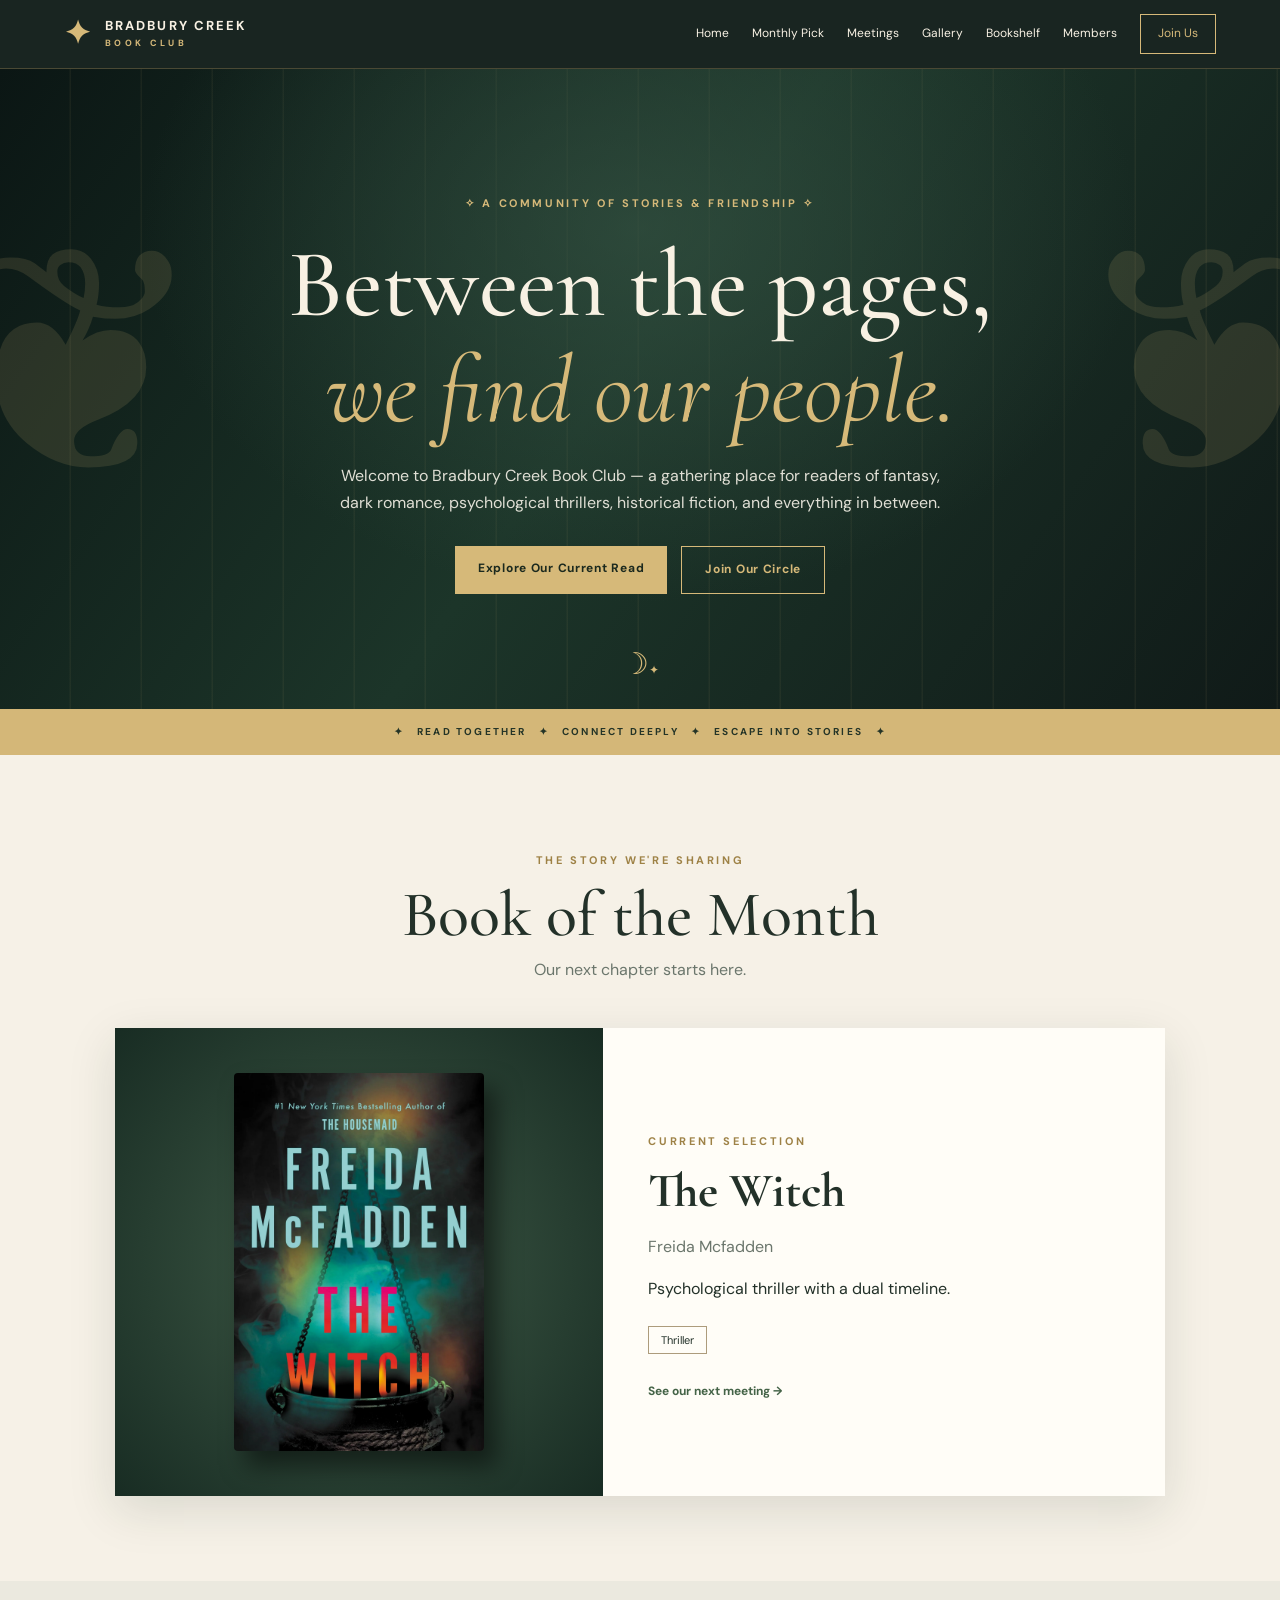
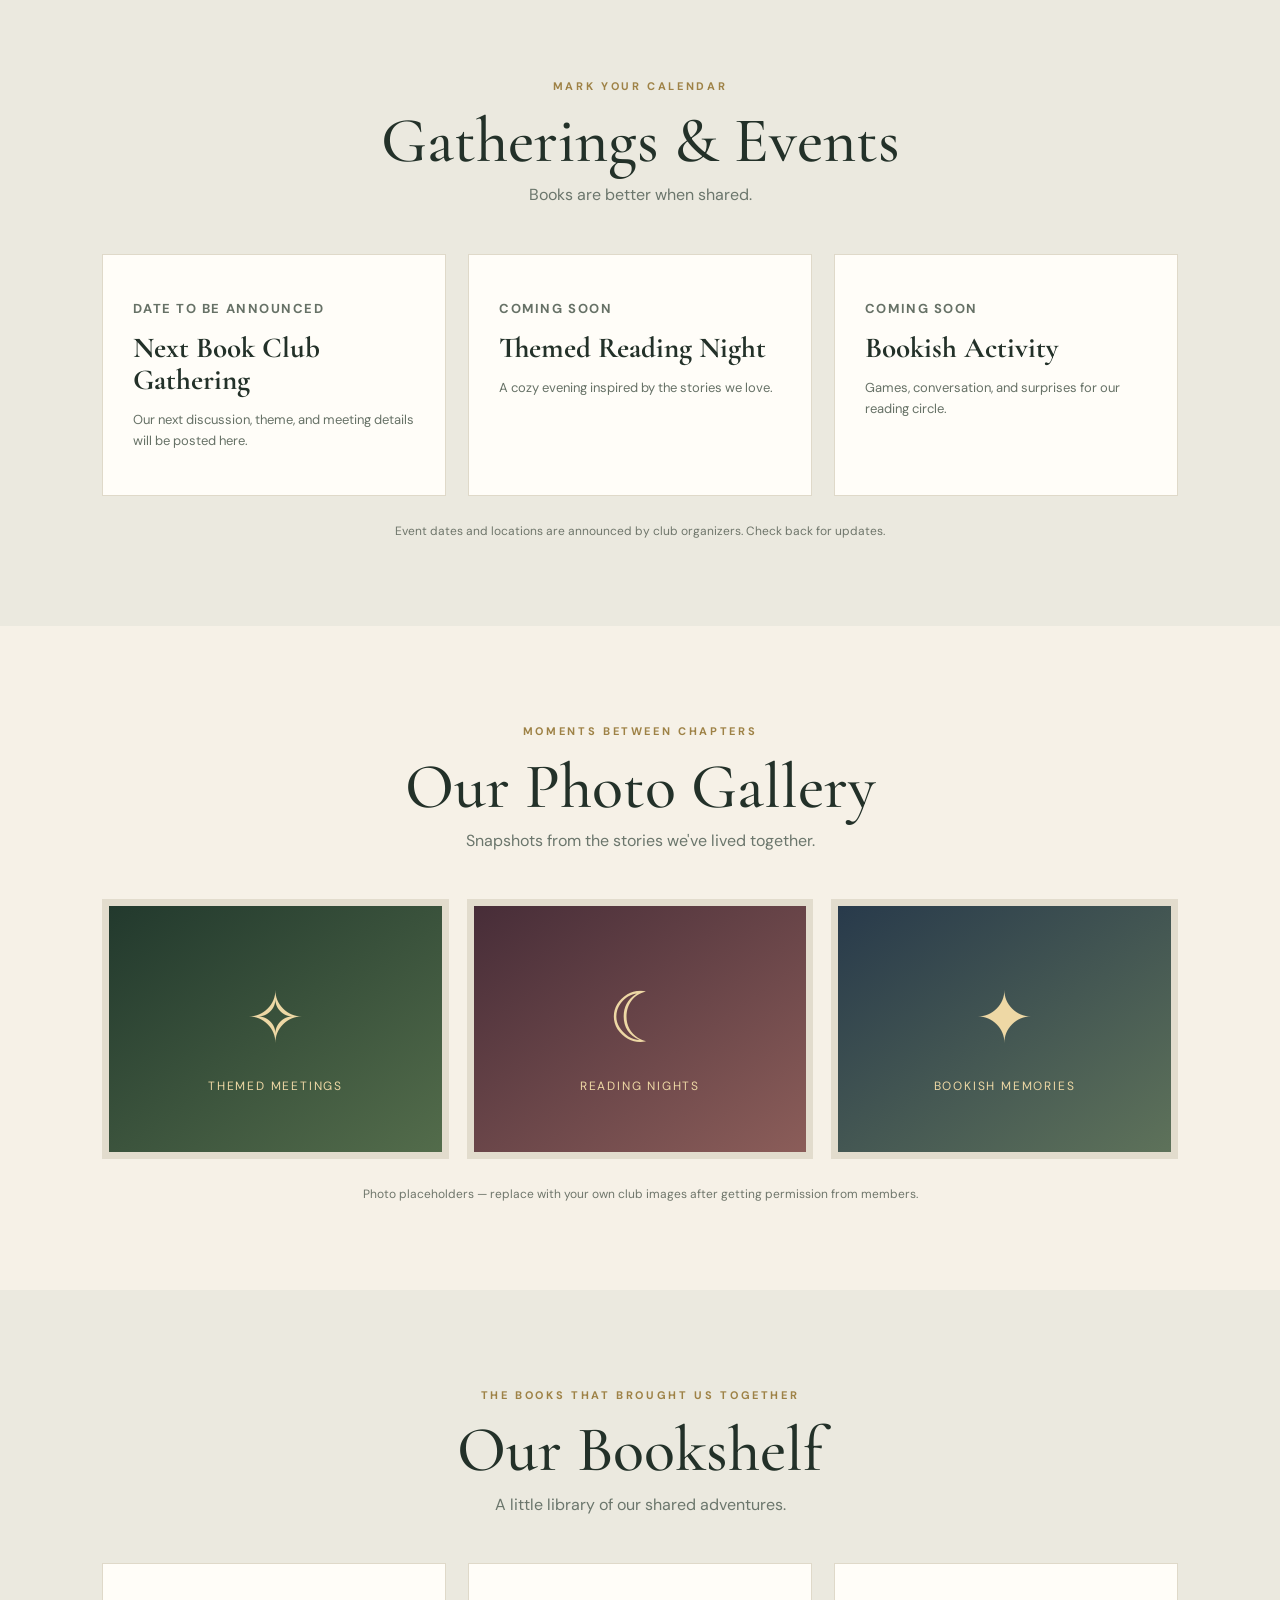
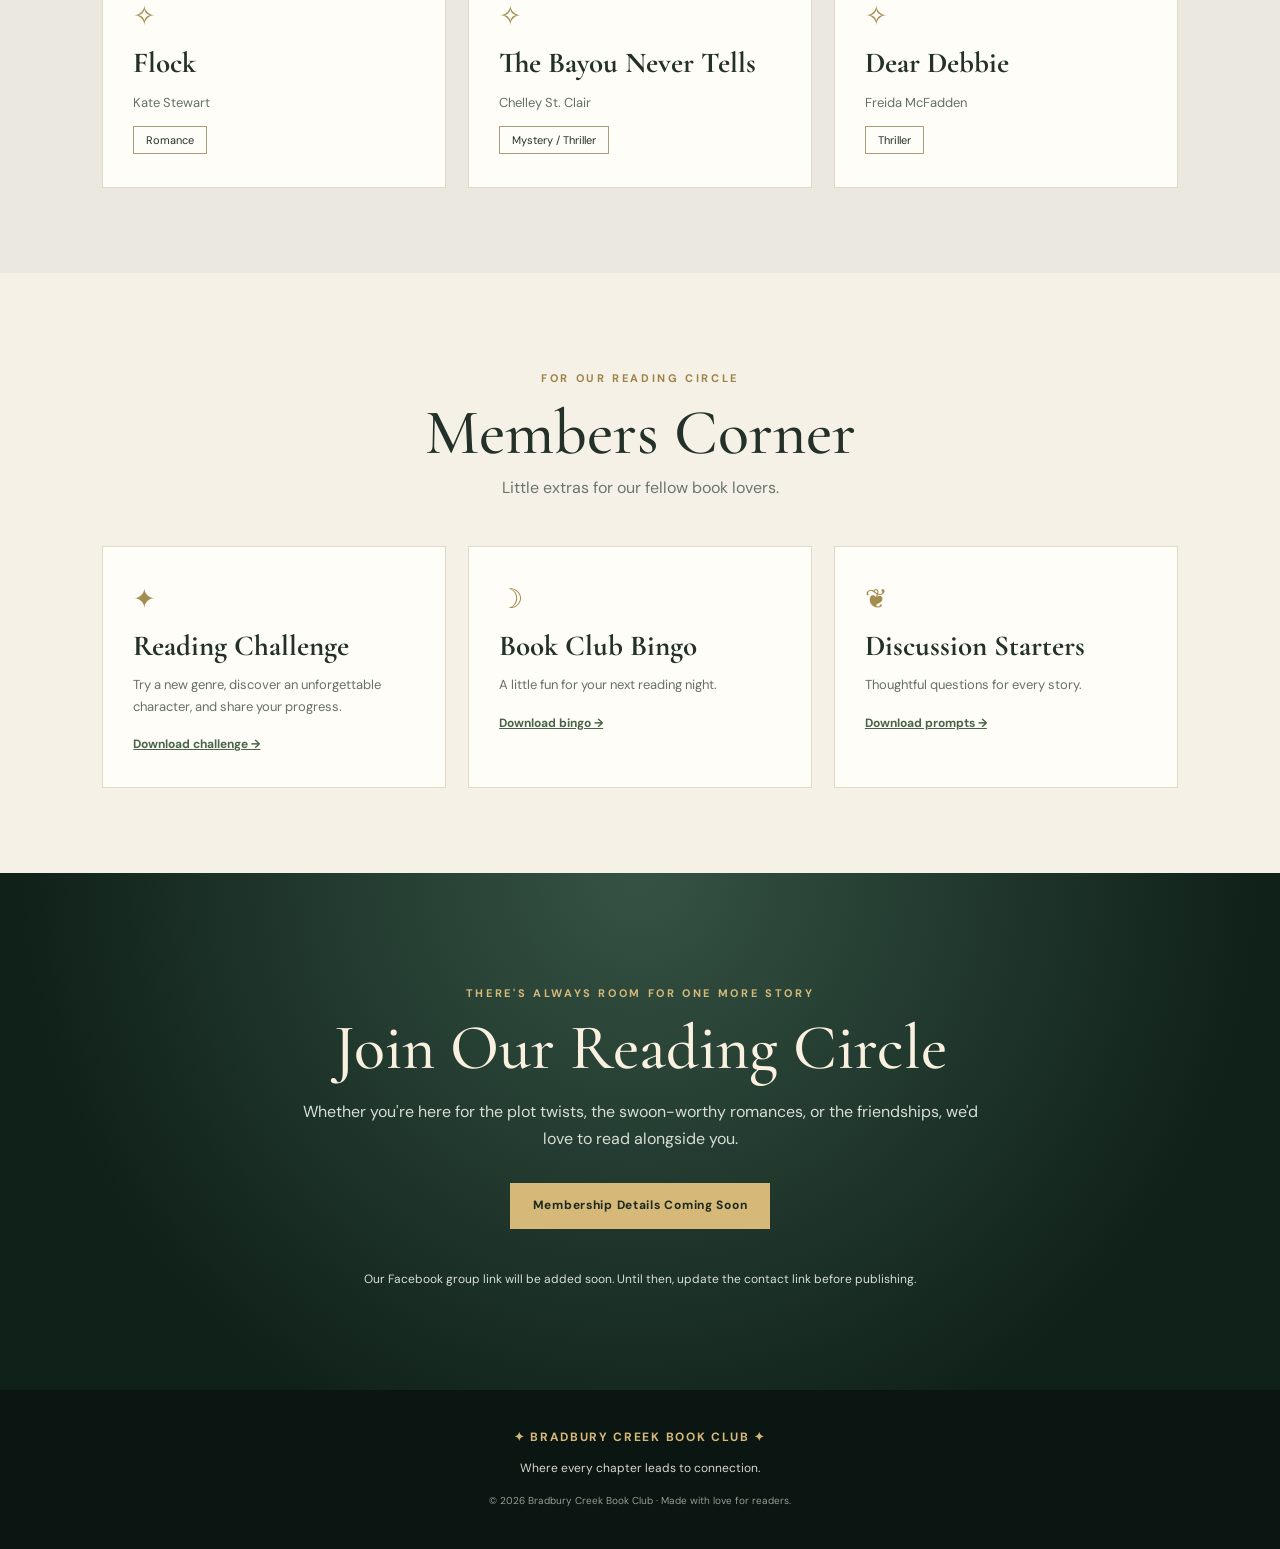
==== index.html @ 5ad5327f "Update index.html" ====
<!doctype html>
<html lang="en"><head><meta charset="utf-8"><meta name="viewport" content="width=device-width,initial-scale=1">
<meta name="theme-color" content="#101c19"><meta name="description" content="Bradbury Creek Book Club — where every chapter leads to connection.">
<title>Bradbury Creek Book Club</title><link rel="stylesheet" href="style.css"></head>
<body>
<a class="skip" href="#main">Skip to content</a>
<header class="site-header"><a class="brand" href="#home"><span class="brand-mark">✦</span><span>BRADBURY CREEK <small>BOOK CLUB</small></span></a>
<button class="menu-toggle" aria-label="Toggle navigation" aria-expanded="false" aria-controls="nav">☰</button>
<nav id="nav" aria-label="Main navigation"><a href="#home">Home</a><a href="#book">Monthly Pick</a><a href="#meetings">Meetings</a><a href="#gallery">Gallery</a><a href="#bookshelf">Bookshelf</a><a href="#members">Members</a><a class="nav-join" href="#join">Join Us</a></nav></header>
<main id="main">
<section class="hero" id="home"><div class="hero-inner"><p class="eyebrow">✧ A COMMUNITY OF STORIES & FRIENDSHIP ✧</p><h1>Between the pages,<br><em>we find our people.</em></h1><p>Welcome to Bradbury Creek Book Club — a gathering place for readers of fantasy, dark romance, psychological thrillers, historical fiction, and everything in between.</p><div class="hero-actions"><a class="btn gold" href="#book">Explore Our Current Read</a><a class="btn outline" href="#join">Join Our Circle</a></div></div><div class="hero-ornament" aria-hidden="true">☽<span>✦</span></div></section>
<div class="ribbon">✦ &nbsp; READ TOGETHER &nbsp; ✦ &nbsp; CONNECT DEEPLY &nbsp; ✦ &nbsp; ESCAPE INTO STORIES &nbsp; ✦</div>
<section class="section" id="book"><div class="section-head"><p class="eyebrow">THE STORY WE'RE SHARING</p><h2>Book of the Month</h2><p>Our next chapter starts here.</p></div><div class="feature-card"><div class="book-art" aria-label="Decorative placeholder book cover"><img
  src="assets/9781464249648_p0.webp"
  alt="The Witch by Freida McFadden book cover"
  class="monthly-book-cover"></div><div class="feature-text"><p class="eyebrow">CURRENT SELECTION</p><h3 id="current-title">Coming Soon</h3><p id="current-author" class="muted">Our next read will be announced soon.</p><p id="current-description">Check back for our latest book selection, discussion prompts, and reading inspiration.</p><div class="tag-row"><span id="current-genre" class="tag">Book Club Pick</span></div><a class="text-link" href="#meetings">See our next meeting →</a></div></div></section>
<section class="section alt" id="meetings"><div class="section-head"><p class="eyebrow">MARK YOUR CALENDAR</p><h2>Gatherings & Events</h2><p>Books are better when shared.</p></div><div id="event-list" class="cards three"></div><p class="small-note">Event dates and locations are announced by club organizers. Check back for updates.</p></section>
<section class="section" id="gallery"><div class="section-head"><p class="eyebrow">MOMENTS BETWEEN CHAPTERS</p><h2>Our Photo Gallery</h2><p>Snapshots from the stories we've lived together.</p></div><div class="gallery-grid"><div class="gallery-tile tile-one"><span>✧<small>Themed Meetings</small></span></div><div class="gallery-tile tile-two"><span>☾<small>Reading Nights</small></span></div><div class="gallery-tile tile-three"><span>✦<small>Bookish Memories</small></span></div></div><p class="small-note">Photo placeholders — replace with your own club images after getting permission from members.</p></section>
<section class="section alt" id="bookshelf"><div class="section-head"><p class="eyebrow">THE BOOKS THAT BROUGHT US TOGETHER</p><h2>Our Bookshelf</h2><p>A little library of our shared adventures.</p></div><div id="shelf-list" class="cards three"></div></section>
<section class="section" id="members"><div class="section-head"><p class="eyebrow">FOR OUR READING CIRCLE</p><h2>Members Corner</h2><p>Little extras for our fellow book lovers.</p></div><div class="cards three"><article class="mini-card"><div class="mini-icon">✦</div><h3>Reading Challenge</h3><p>Try a new genre, discover an unforgettable character, and share your progress.</p><a href="assets/reading-challenge.pdf" download>Download challenge →</a></article><article class="mini-card"><div class="mini-icon">☽</div><h3>Book Club Bingo</h3><p>A little fun for your next reading night.</p><a href="assets/book-bingo.pdf" download>Download bingo →</a></article><article class="mini-card"><div class="mini-icon">❦</div><h3>Discussion Starters</h3><p>Thoughtful questions for every story.</p><a href="assets/discussion-prompts.pdf" download>Download prompts →</a></article></div></section>
<section class="join-section" id="join"><div class="join-inner"><p class="eyebrow">THERE'S ALWAYS ROOM FOR ONE MORE STORY</p><h2>Join Our Reading Circle</h2><p>Whether you're here for the plot twists, the swoon-worthy romances, or the friendships, we'd love to read alongside you.</p><a class="btn gold" id="facebook-link" href="mailto:YOUR_EMAIL@example.com?subject=Bradbury%20Creek%20Book%20Club%20Membership">Ask to Join</a><p class="small-note">Our Facebook group link will be added soon. Until then, update the contact link before publishing.</p></div></section>
</main><footer><div class="footer-brand">✦ BRADBURY CREEK BOOK CLUB ✦</div><p>Where every chapter leads to connection.</p><small>© <span id="year"></span> Bradbury Creek Book Club · Made with love for readers.</small></footer>
<script src="site.js"></script></body></html>
---- style.css ----
@import url('https://fonts.googleapis.com/css2?family=Cormorant+Garamond:wght@400;500;600;700&family=DM+Sans:wght@400;500;600;700&display=swap');
:root{--dark:#101d19;--deep:#172921;--green:#274538;--gold:#d6b979;--cream:#f6f1e7;--ink:#233129;--muted:#6b766c}*{box-sizing:border-box}html{scroll-behavior:smooth;scroll-padding-top:80px}body{margin:0;background:var(--cream);color:var(--ink);font-family:'DM Sans',sans-serif;line-height:1.65}a{color:inherit}button{font:inherit}.skip{position:absolute;left:-9999px}.skip:focus{left:12px;top:12px;background:white;padding:8px;z-index:99}.site-header{position:sticky;top:0;z-index:20;background:#101d19f5;color:#f8f1e3;display:flex;align-items:center;justify-content:space-between;padding:13px max(24px,5vw);border-bottom:1px solid #ad945b55}.brand{display:flex;align-items:center;gap:12px;text-decoration:none;letter-spacing:.16em;font-size:13px;font-weight:700;line-height:1.3}.brand small{display:block;letter-spacing:.37em;font-size:9px;color:var(--gold);margin-top:4px}.brand-mark{font-size:32px;color:var(--gold)}nav{display:flex;align-items:center;gap:23px}nav a{font-size:12px;text-decoration:none;white-space:nowrap}nav a:hover,.text-link:hover{color:var(--gold)}.nav-join{border:1px solid var(--gold);padding:9px 17px;color:var(--gold)}.menu-toggle{display:none;background:none;border:1px solid #aa956e;color:white;padding:6px 12px;font-size:22px}.hero{min-height:640px;display:flex;align-items:center;justify-content:center;text-align:center;padding:95px 24px;position:relative;overflow:hidden;color:#f8f1e3;background:radial-gradient(ellipse at 50% 25%,#365444a6,transparent 55%),repeating-linear-gradient(90deg,transparent 0 69px,#c2a66d12 70px 71px),linear-gradient(125deg,#0b1614,#1c3529 48%,#101a18)}.hero:before,.hero:after{content:'❦';position:absolute;color:#d6b97922;font-size:320px;top:5%}.hero:before{left:-60px}.hero:after{right:-60px;transform:scaleX(-1)}.hero-inner{position:relative;z-index:1;max-width:770px}.eyebrow{font-size:11px;letter-spacing:.24em;font-weight:700;color:#9e8246;text-transform:uppercase}.hero .eyebrow,.join-section .eyebrow{color:var(--gold)}h1,h2,h3{font-family:'Cormorant Garamond',serif;line-height:1.1}h1{font-size:clamp(55px,7.5vw,98px);font-weight:500;margin:20px 0}h1 em{font-weight:400;color:var(--gold)}.hero-inner>p:not(.eyebrow){max-width:610px;margin:0 auto 30px;color:#e0dfd5}.hero-actions{display:flex;justify-content:center;gap:14px;flex-wrap:wrap}.btn{display:inline-block;text-decoration:none;padding:13px 23px;font-size:12px;font-weight:700;letter-spacing:.06em}.gold{background:var(--gold);color:#1b291e}.outline{border:1px solid var(--gold);color:var(--gold)}.btn:hover{filter:brightness(1.1)}.hero-ornament{position:absolute;bottom:20px;font-size:30px;color:var(--gold)}.hero-ornament span{font-size:12px}.ribbon{background:#d4b778;color:#243427;text-align:center;font-size:10px;letter-spacing:.22em;padding:15px 10px;font-weight:700}.section{padding:85px max(24px,8vw)}.section.alt{background:#ebe9df}.section-head{text-align:center;margin-bottom:45px}.section-head h2,.join-inner h2{font-size:clamp(43px,5vw,65px);font-weight:500;margin:6px 0}.section-head>p:last-child{color:var(--muted);margin:0}.feature-card{max-width:1050px;margin:auto;display:grid;grid-template-columns:1fr 1.15fr;background:#fffdf7;box-shadow:0 14px 45px #1b2c2020}.book-art{min-height:390px;background:radial-gradient(circle,#405c48,#182c23);display:grid;place-items:center;padding:45px}.book-cover{width:210px;height:290px;background:linear-gradient(145deg,#5e2839,#2a1826);border:2px solid #c1a46c;box-shadow:12px 15px 0 #0a151299,0 20px 35px #0008;color:#e6c990;display:flex;flex-direction:column;align-items:center;justify-content:space-around;text-align:center;padding:25px;font-family:'Cormorant Garamond',serif}.book-cover strong{font-size:27px;line-height:1.2}.book-cover span{font-size:35px}.book-cover small{letter-spacing:.2em;font-size:10px}.feature-text{padding:55px 45px;align-self:center}.feature-text h3{font-size:48px;margin:15px 0}.muted{color:var(--muted)}.tag-row{margin:24px 0}.tag{border:1px solid #ad9c7c;padding:6px 12px;font-size:11px}.text-link{color:#446347;font-weight:700;font-size:12px;text-decoration:none}.cards{max-width:1120px;margin:auto;display:grid;gap:22px}.three{grid-template-columns:repeat(3,1fr)}.mini-card{background:#fffdf8;border:1px solid #dfd9c9;padding:30px;min-height:225px}.mini-card h3{font-size:29px;margin:8px 0}.mini-card p{font-size:13px;color:#667166}.mini-card a{color:#496449;font-size:12px;font-weight:700}.mini-icon{font-size:27px;color:#a58c50}.event-date{font-size:11px;letter-spacing:.12em;font-weight:700;color:#7b6a44}.gallery-grid{max-width:1120px;margin:auto;display:grid;grid-template-columns:repeat(3,1fr);gap:18px}.gallery-tile{min-height:260px;display:grid;place-items:center;text-align:center;color:#eed8a5;background:linear-gradient(145deg,#22392d,#536c4b);border:7px solid #e2dccd}.tile-two{background:linear-gradient(145deg,#472d38,#8b5d59)}.tile-three{background:linear-gradient(145deg,#283a4b,#5e725a)}.gallery-tile span{font-family:'Cormorant Garamond',serif;font-size:70px}.gallery-tile small{display:block;font-family:'DM Sans',sans-serif;font-size:12px;letter-spacing:.15em;text-transform:uppercase}.small-note{text-align:center;color:#6f766b;font-size:12px;margin:26px auto 0}.join-section{padding:100px 24px;text-align:center;background:radial-gradient(circle at 50% 0,#355344,#10211a 75%);color:#f9f0e0}.join-inner{max-width:680px;margin:auto}.join-inner p:not(.eyebrow){color:#d8ded4}.join-inner .btn{margin:15px 0}.join-inner .small-note{color:#b6c2b8}footer{background:#0b1613;color:#d5d8cc;text-align:center;padding:38px 20px;font-size:12px}footer .footer-brand{color:var(--gold);letter-spacing:.14em;font-weight:700}footer small{color:#929f91}@media(max-width:950px){nav{gap:11px}nav a{font-size:10px}.brand{font-size:11px}}@media(max-width:760px){.site-header{flex-wrap:wrap}.menu-toggle{display:block}nav{display:none;width:100%;flex-direction:column;align-items:stretch;gap:0;padding:12px 0}nav.open{display:flex}nav a{padding:11px;font-size:13px}.nav-join{margin-top:8px;text-align:center}.hero{min-height:590px}.hero:before,.hero:after{font-size:160px}.section{padding:65px 20px}.feature-card{grid-template-columns:1fr}.book-art{min-height:330px}.feature-text{padding:32px 26px}.three,.gallery-grid{grid-template-columns:1fr}.gallery-tile{min-height:190px}.ribbon{font-size:8px;letter-spacing:.1em}}@media(prefers-reduced-motion:reduce){html{scroll-behavior:auto}}
.monthly-book-cover {
  width: 100%;
  max-width: 250px;
  height: auto;
  display: block;
  margin: 0 auto;
  border-radius: 4px;
  box-shadow: 12px 15px 25px rgba(0, 0, 0, 0.5);
}
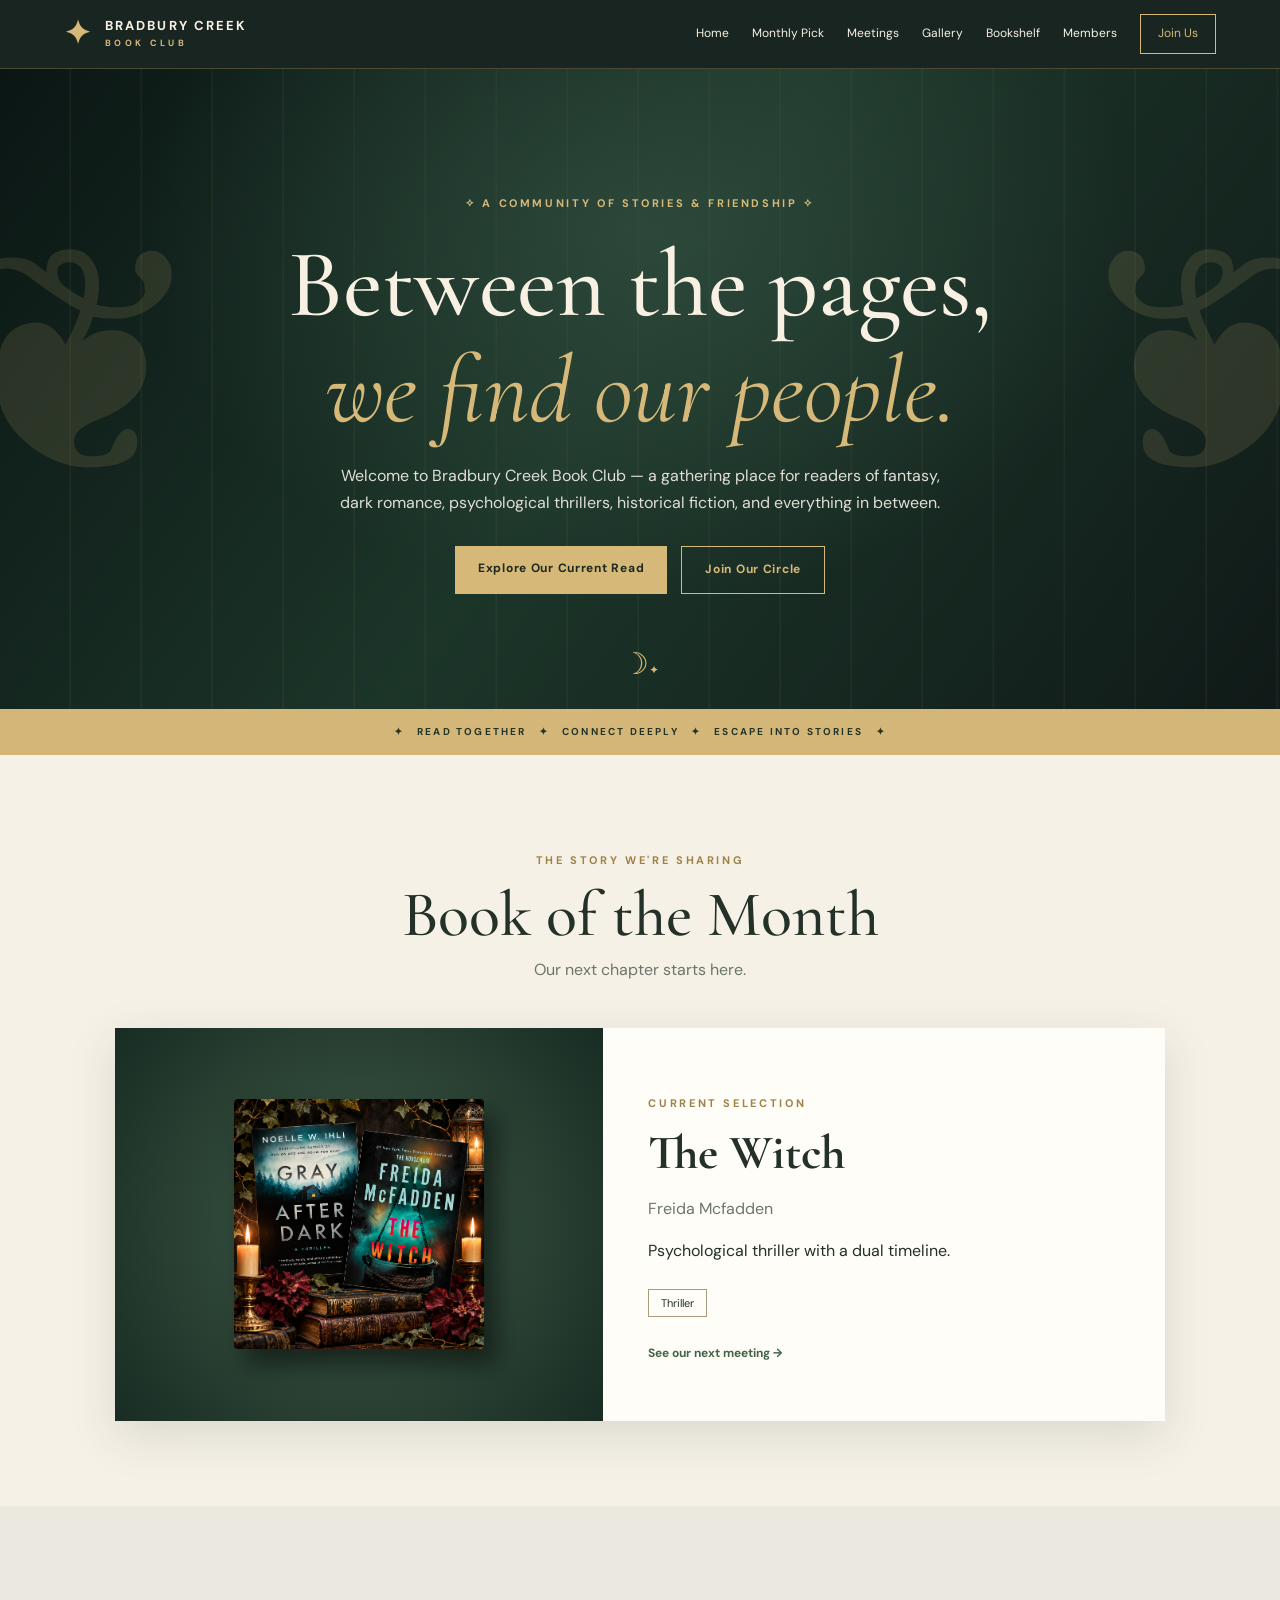
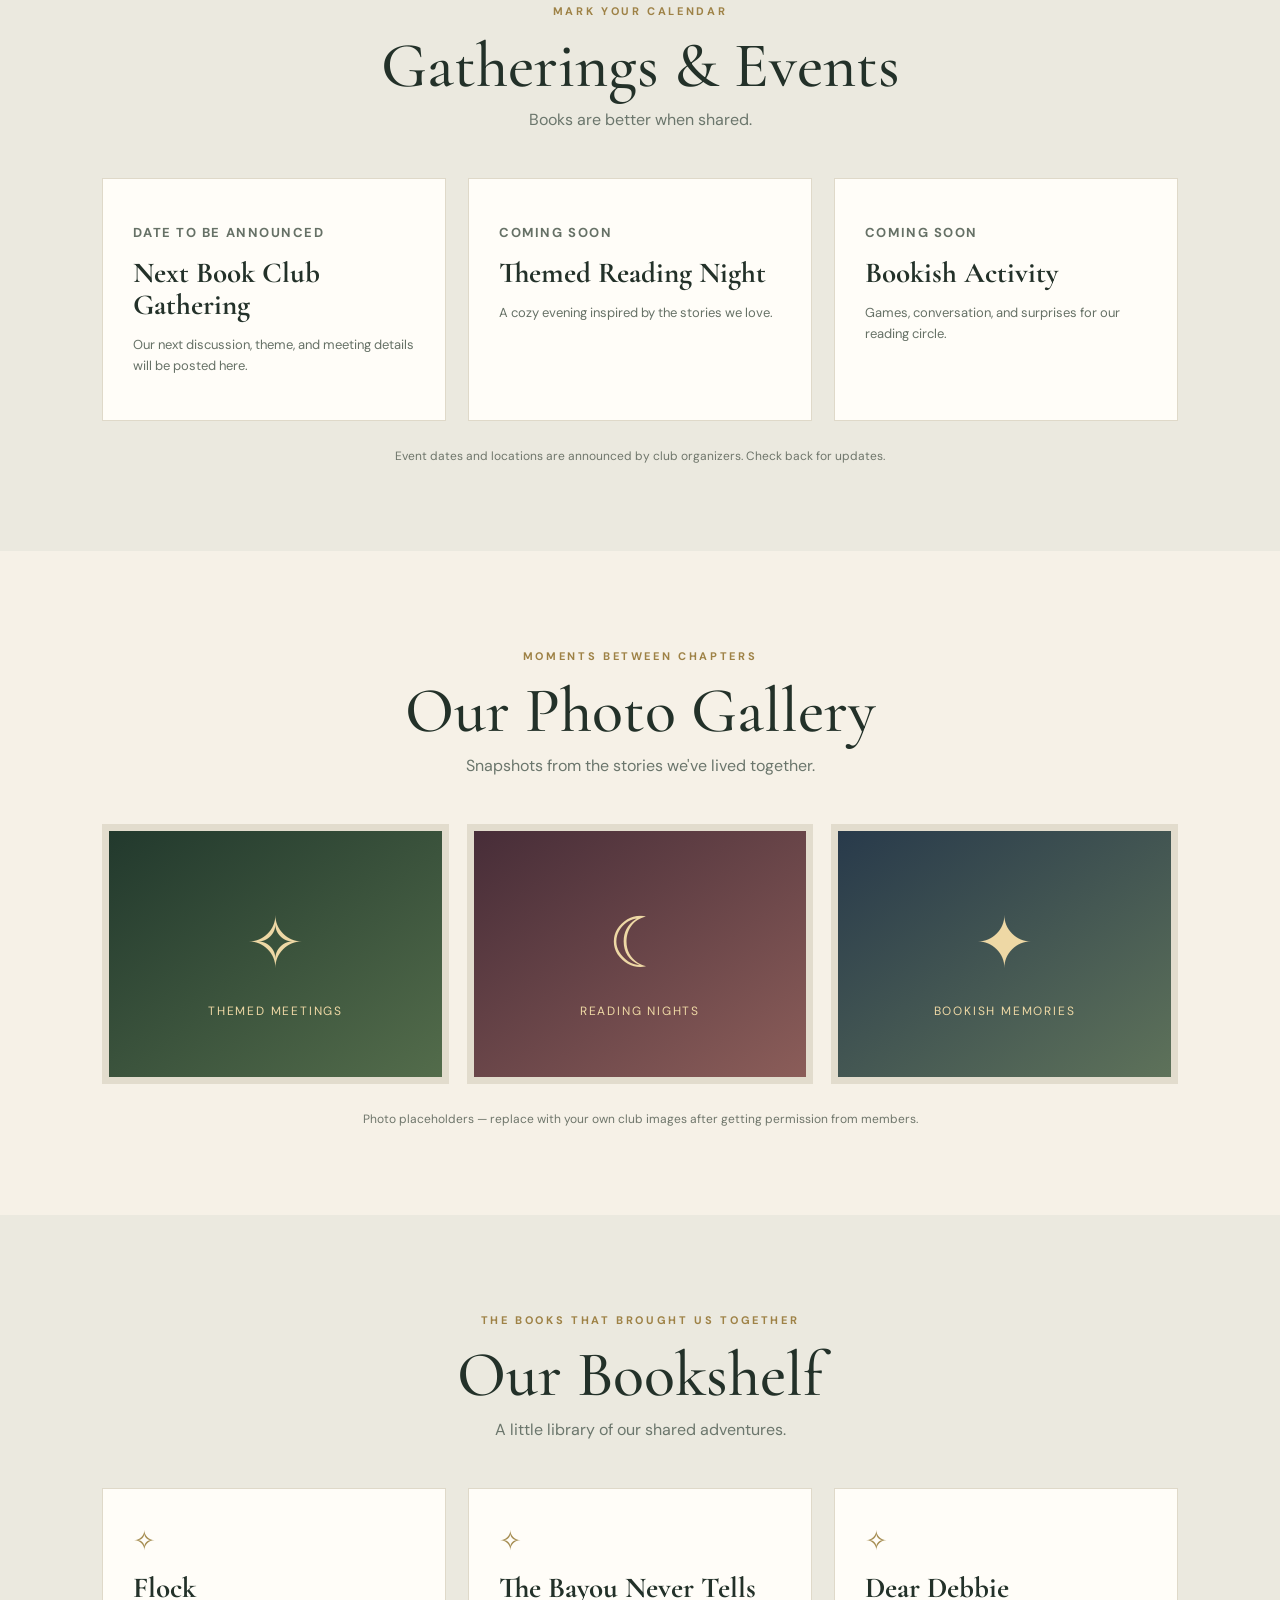
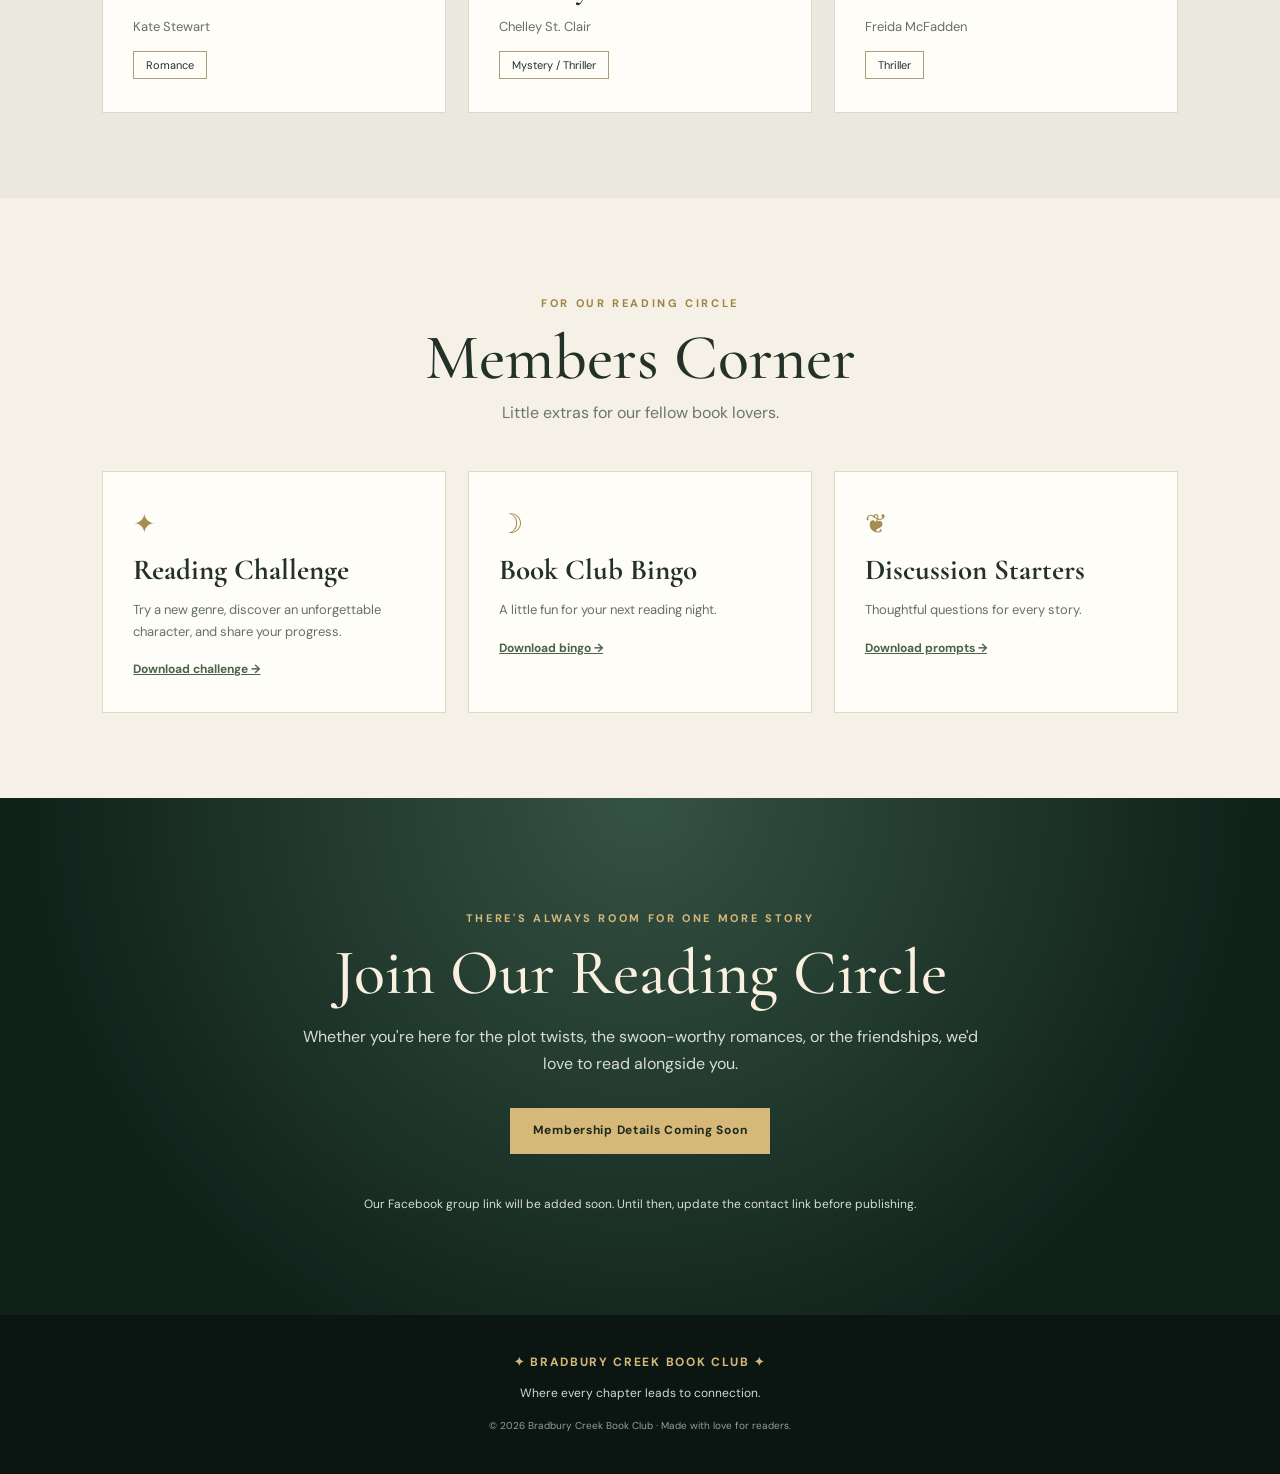
==== commit 649b76b5: "Update index.html" ====
--- a/index.html
+++ b/index.html
@@ -11,7 +11,7 @@
 <section class="hero" id="home"><div class="hero-inner"><p class="eyebrow">✧ A COMMUNITY OF STORIES & FRIENDSHIP ✧</p><h1>Between the pages,<br><em>we find our people.</em></h1><p>Welcome to Bradbury Creek Book Club — a gathering place for readers of fantasy, dark romance, psychological thrillers, historical fiction, and everything in between.</p><div class="hero-actions"><a class="btn gold" href="#book">Explore Our Current Read</a><a class="btn outline" href="#join">Join Our Circle</a></div></div><div class="hero-ornament" aria-hidden="true">☽<span>✦</span></div></section>
 <div class="ribbon">✦ &nbsp; READ TOGETHER &nbsp; ✦ &nbsp; CONNECT DEEPLY &nbsp; ✦ &nbsp; ESCAPE INTO STORIES &nbsp; ✦</div>
 <section class="section" id="book"><div class="section-head"><p class="eyebrow">THE STORY WE'RE SHARING</p><h2>Book of the Month</h2><p>Our next chapter starts here.</p></div><div class="feature-card"><div class="book-art" aria-label="Decorative placeholder book cover"><img
-  src="assets/9781464249648_p0.webp"
+  src="assets/4daa219c-6bc4-454d-84c1-9d6113e6043b.png"
   alt="The Witch by Freida McFadden book cover"
   class="monthly-book-cover"></div><div class="feature-text"><p class="eyebrow">CURRENT SELECTION</p><h3 id="current-title">Coming Soon</h3><p id="current-author" class="muted">Our next read will be announced soon.</p><p id="current-description">Check back for our latest book selection, discussion prompts, and reading inspiration.</p><div class="tag-row"><span id="current-genre" class="tag">Book Club Pick</span></div><a class="text-link" href="#meetings">See our next meeting →</a></div></div></section>
 <section class="section alt" id="meetings"><div class="section-head"><p class="eyebrow">MARK YOUR CALENDAR</p><h2>Gatherings & Events</h2><p>Books are better when shared.</p></div><div id="event-list" class="cards three"></div><p class="small-note">Event dates and locations are announced by club organizers. Check back for updates.</p></section>
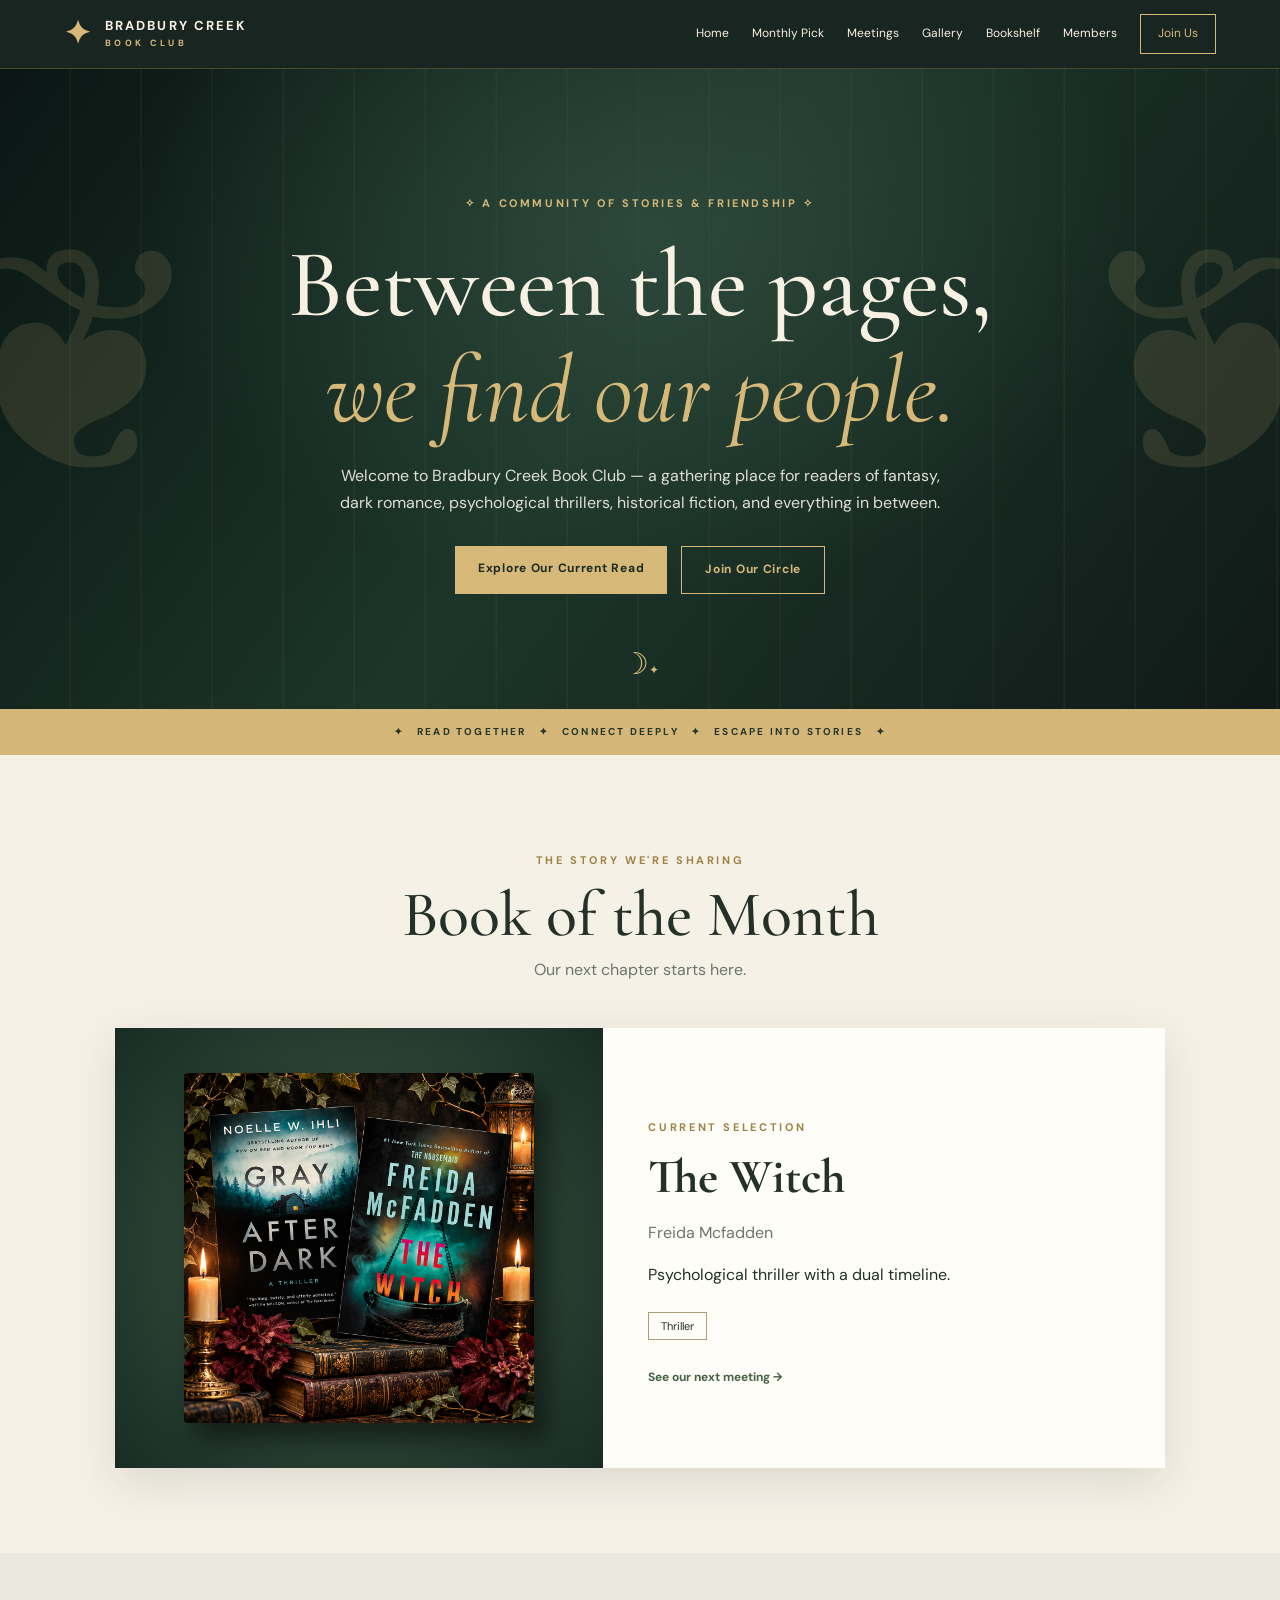
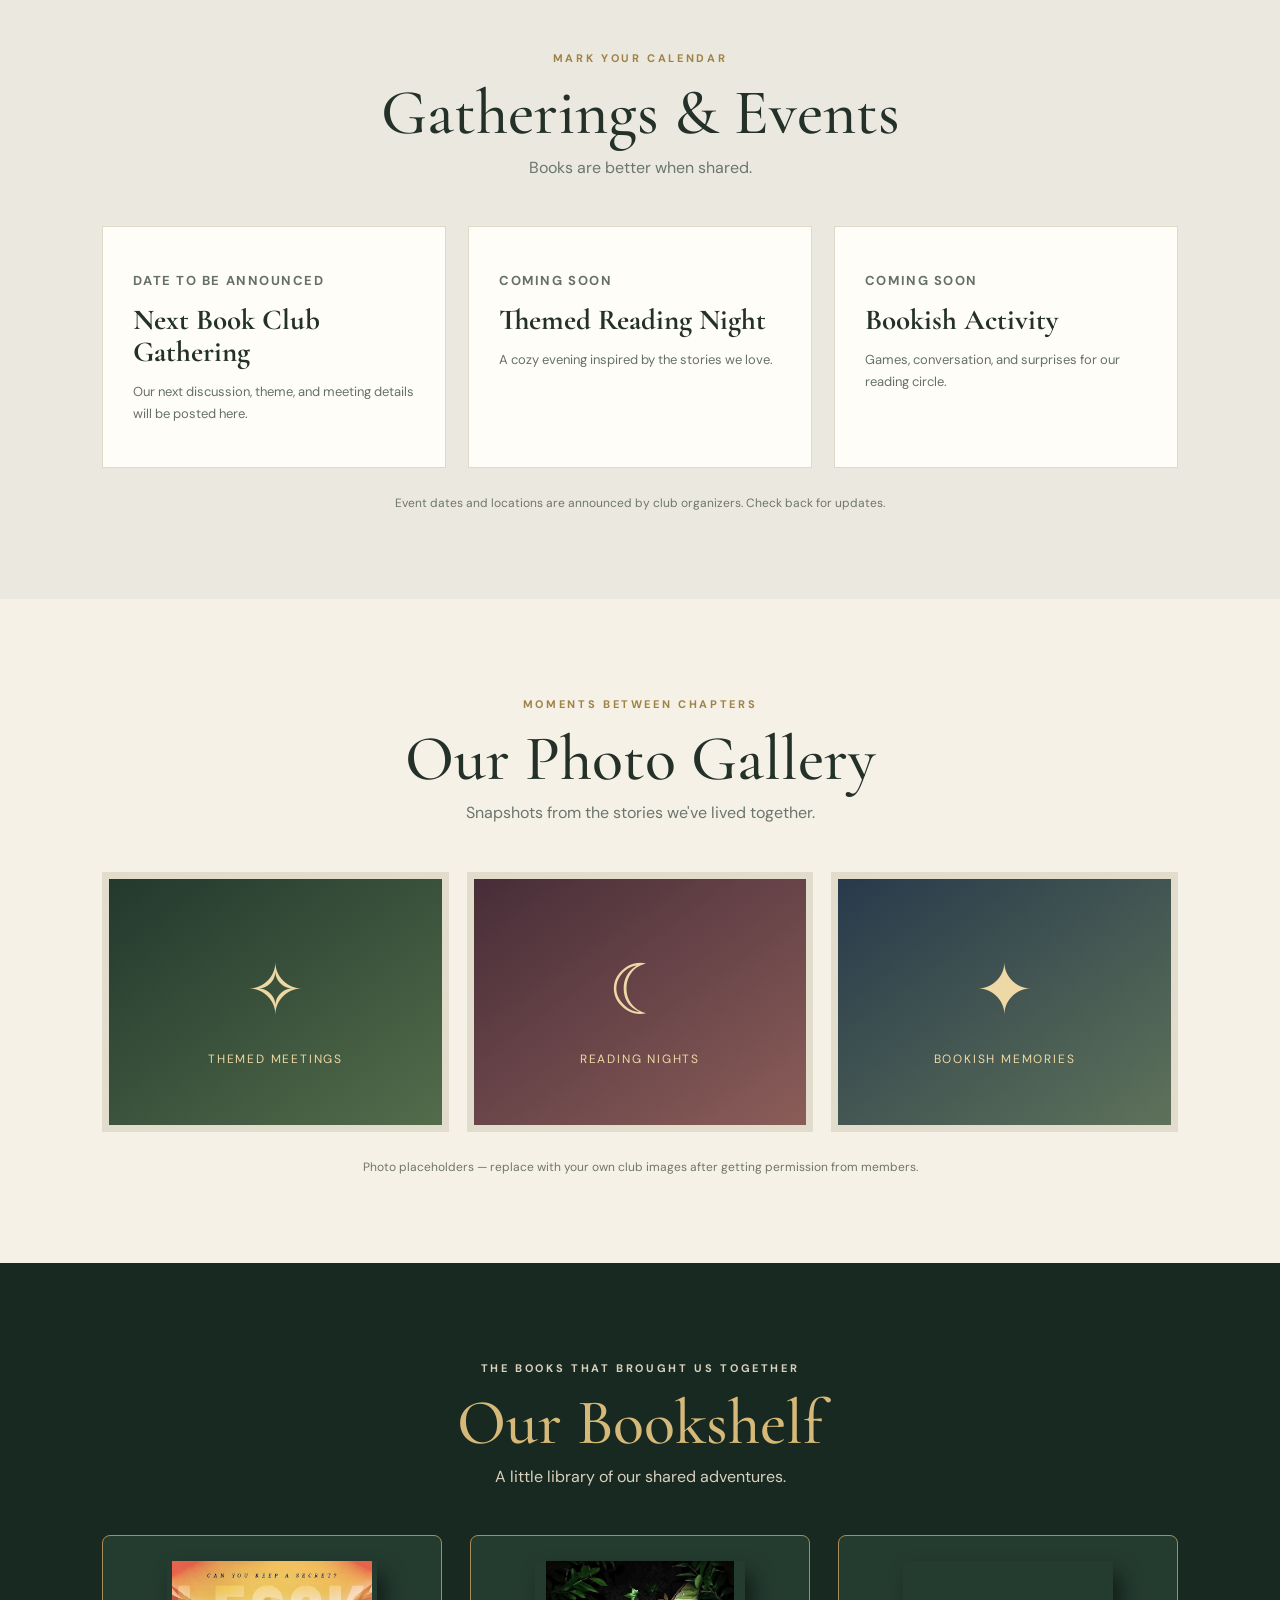
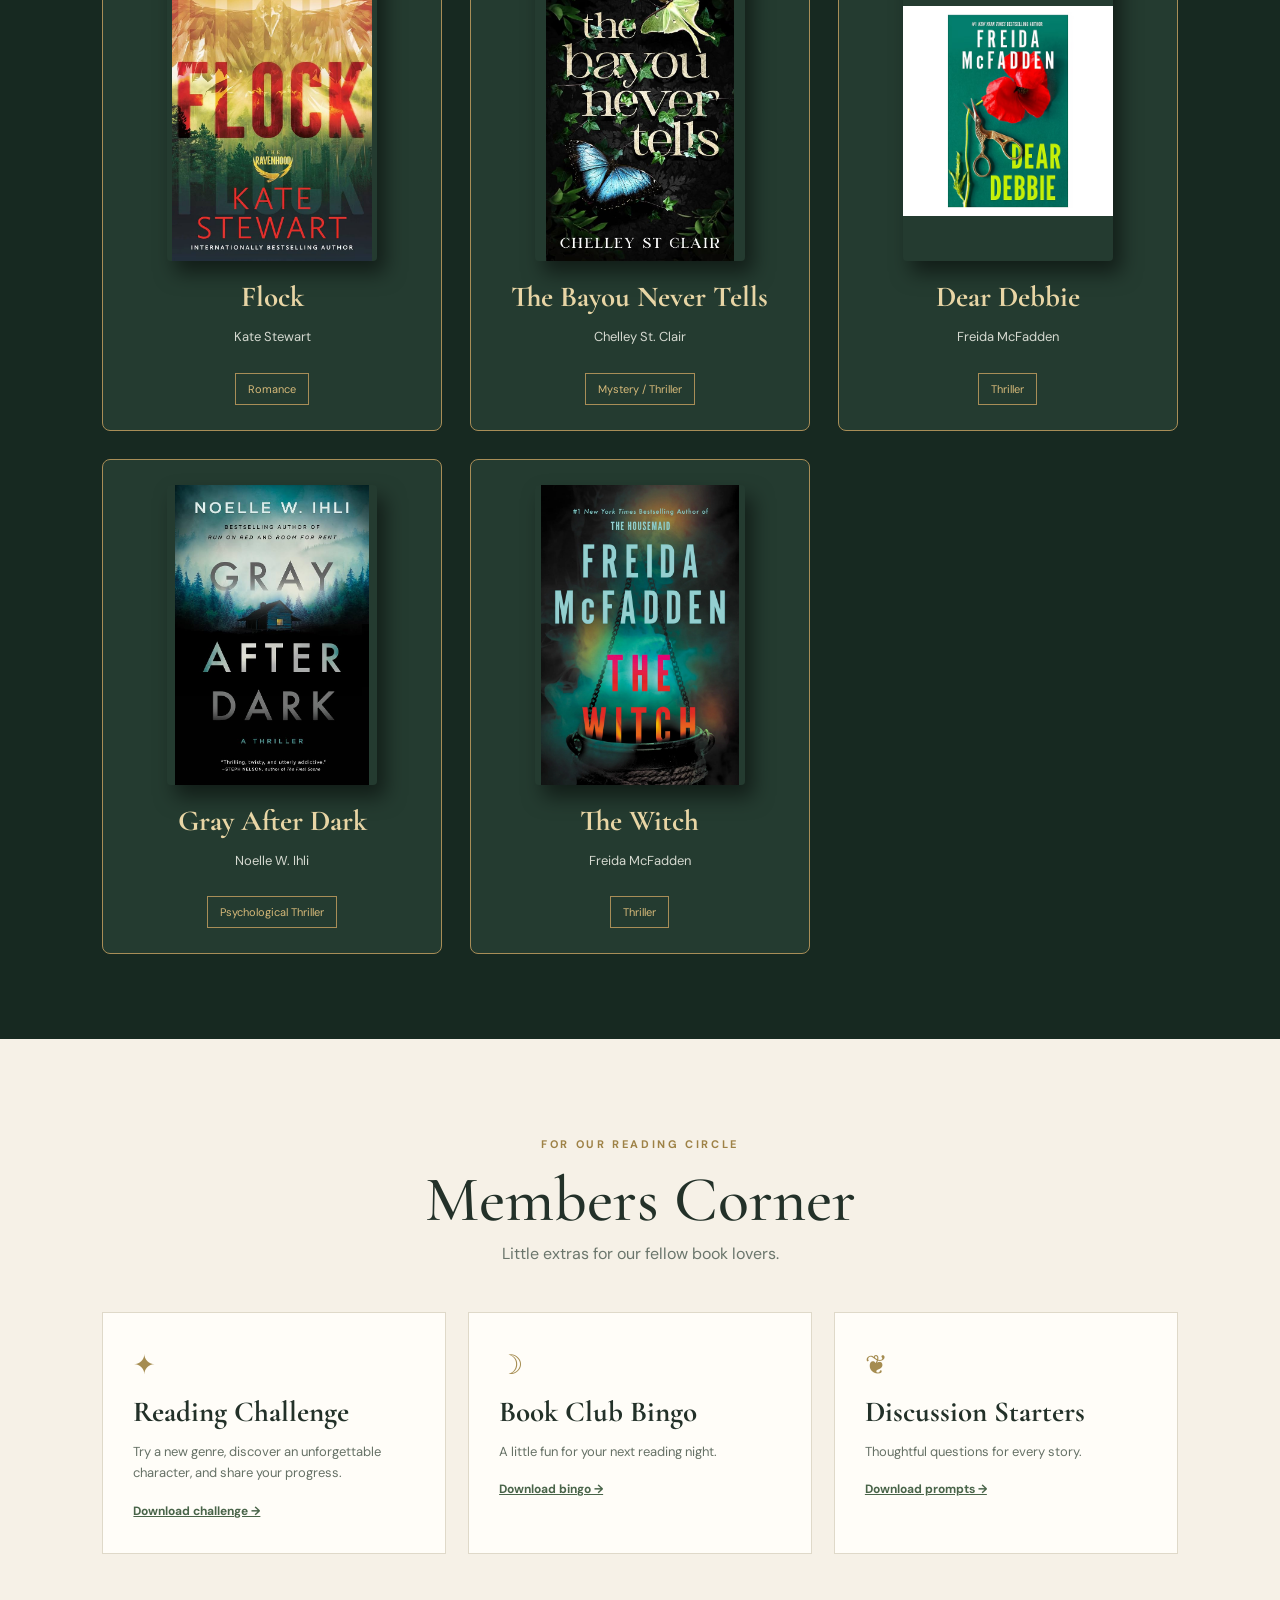
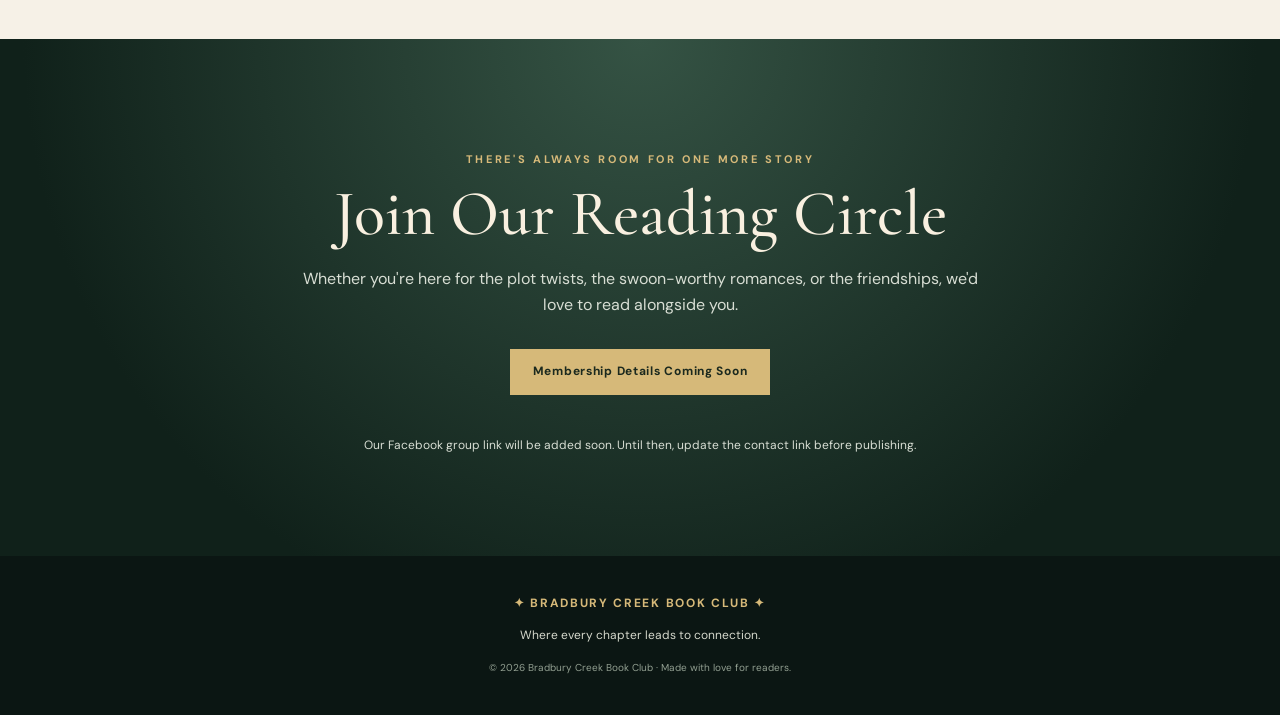
==== commit 4bc05794: "Update index.html" ====
--- a/index.html
+++ b/index.html
@@ -6,7 +6,7 @@
 <a class="skip" href="#main">Skip to content</a>
 <header class="site-header"><a class="brand" href="#home"><span class="brand-mark">✦</span><span>BRADBURY CREEK <small>BOOK CLUB</small></span></a>
 <button class="menu-toggle" aria-label="Toggle navigation" aria-expanded="false" aria-controls="nav">☰</button>
-<nav id="nav" aria-label="Main navigation"><a href="#home">Home</a><a href="#book">Monthly Pick</a><a href="#meetings">Meetings</a><a href="#gallery">Gallery</a><a href="#bookshelf">Bookshelf</a><a href="#members">Members</a><a class="nav-join" href="#join">Join Us</a></nav></header>
+<nav id="nav" aria-label="Main navigation"><a href="#home">Home</a><a href="#book">Monthly Pick</a><a href="#meetings">Meetings</a><a href="#gallery">Gallery</a><a href="/bookshelf.html">Bookshelf</a><a href="#members">Members</a><a class="nav-join" href="#join">Join Us</a></nav></header>
 <main id="main">
 <section class="hero" id="home"><div class="hero-inner"><p class="eyebrow">✧ A COMMUNITY OF STORIES & FRIENDSHIP ✧</p><h1>Between the pages,<br><em>we find our people.</em></h1><p>Welcome to Bradbury Creek Book Club — a gathering place for readers of fantasy, dark romance, psychological thrillers, historical fiction, and everything in between.</p><div class="hero-actions"><a class="btn gold" href="#book">Explore Our Current Read</a><a class="btn outline" href="#join">Join Our Circle</a></div></div><div class="hero-ornament" aria-hidden="true">☽<span>✦</span></div></section>
 <div class="ribbon">✦ &nbsp; READ TOGETHER &nbsp; ✦ &nbsp; CONNECT DEEPLY &nbsp; ✦ &nbsp; ESCAPE INTO STORIES &nbsp; ✦</div>
--- a/style.css
+++ b/style.css
@@ -2,10 +2,97 @@
 :root{--dark:#101d19;--deep:#172921;--green:#274538;--gold:#d6b979;--cream:#f6f1e7;--ink:#233129;--muted:#6b766c}*{box-sizing:border-box}html{scroll-behavior:smooth;scroll-padding-top:80px}body{margin:0;background:var(--cream);color:var(--ink);font-family:'DM Sans',sans-serif;line-height:1.65}a{color:inherit}button{font:inherit}.skip{position:absolute;left:-9999px}.skip:focus{left:12px;top:12px;background:white;padding:8px;z-index:99}.site-header{position:sticky;top:0;z-index:20;background:#101d19f5;color:#f8f1e3;display:flex;align-items:center;justify-content:space-between;padding:13px max(24px,5vw);border-bottom:1px solid #ad945b55}.brand{display:flex;align-items:center;gap:12px;text-decoration:none;letter-spacing:.16em;font-size:13px;font-weight:700;line-height:1.3}.brand small{display:block;letter-spacing:.37em;font-size:9px;color:var(--gold);margin-top:4px}.brand-mark{font-size:32px;color:var(--gold)}nav{display:flex;align-items:center;gap:23px}nav a{font-size:12px;text-decoration:none;white-space:nowrap}nav a:hover,.text-link:hover{color:var(--gold)}.nav-join{border:1px solid var(--gold);padding:9px 17px;color:var(--gold)}.menu-toggle{display:none;background:none;border:1px solid #aa956e;color:white;padding:6px 12px;font-size:22px}.hero{min-height:640px;display:flex;align-items:center;justify-content:center;text-align:center;padding:95px 24px;position:relative;overflow:hidden;color:#f8f1e3;background:radial-gradient(ellipse at 50% 25%,#365444a6,transparent 55%),repeating-linear-gradient(90deg,transparent 0 69px,#c2a66d12 70px 71px),linear-gradient(125deg,#0b1614,#1c3529 48%,#101a18)}.hero:before,.hero:after{content:'❦';position:absolute;color:#d6b97922;font-size:320px;top:5%}.hero:before{left:-60px}.hero:after{right:-60px;transform:scaleX(-1)}.hero-inner{position:relative;z-index:1;max-width:770px}.eyebrow{font-size:11px;letter-spacing:.24em;font-weight:700;color:#9e8246;text-transform:uppercase}.hero .eyebrow,.join-section .eyebrow{color:var(--gold)}h1,h2,h3{font-family:'Cormorant Garamond',serif;line-height:1.1}h1{font-size:clamp(55px,7.5vw,98px);font-weight:500;margin:20px 0}h1 em{font-weight:400;color:var(--gold)}.hero-inner>p:not(.eyebrow){max-width:610px;margin:0 auto 30px;color:#e0dfd5}.hero-actions{display:flex;justify-content:center;gap:14px;flex-wrap:wrap}.btn{display:inline-block;text-decoration:none;padding:13px 23px;font-size:12px;font-weight:700;letter-spacing:.06em}.gold{background:var(--gold);color:#1b291e}.outline{border:1px solid var(--gold);color:var(--gold)}.btn:hover{filter:brightness(1.1)}.hero-ornament{position:absolute;bottom:20px;font-size:30px;color:var(--gold)}.hero-ornament span{font-size:12px}.ribbon{background:#d4b778;color:#243427;text-align:center;font-size:10px;letter-spacing:.22em;padding:15px 10px;font-weight:700}.section{padding:85px max(24px,8vw)}.section.alt{background:#ebe9df}.section-head{text-align:center;margin-bottom:45px}.section-head h2,.join-inner h2{font-size:clamp(43px,5vw,65px);font-weight:500;margin:6px 0}.section-head>p:last-child{color:var(--muted);margin:0}.feature-card{max-width:1050px;margin:auto;display:grid;grid-template-columns:1fr 1.15fr;background:#fffdf7;box-shadow:0 14px 45px #1b2c2020}.book-art{min-height:390px;background:radial-gradient(circle,#405c48,#182c23);display:grid;place-items:center;padding:45px}.book-cover{width:210px;height:290px;background:linear-gradient(145deg,#5e2839,#2a1826);border:2px solid #c1a46c;box-shadow:12px 15px 0 #0a151299,0 20px 35px #0008;color:#e6c990;display:flex;flex-direction:column;align-items:center;justify-content:space-around;text-align:center;padding:25px;font-family:'Cormorant Garamond',serif}.book-cover strong{font-size:27px;line-height:1.2}.book-cover span{font-size:35px}.book-cover small{letter-spacing:.2em;font-size:10px}.feature-text{padding:55px 45px;align-self:center}.feature-text h3{font-size:48px;margin:15px 0}.muted{color:var(--muted)}.tag-row{margin:24px 0}.tag{border:1px solid #ad9c7c;padding:6px 12px;font-size:11px}.text-link{color:#446347;font-weight:700;font-size:12px;text-decoration:none}.cards{max-width:1120px;margin:auto;display:grid;gap:22px}.three{grid-template-columns:repeat(3,1fr)}.mini-card{background:#fffdf8;border:1px solid #dfd9c9;padding:30px;min-height:225px}.mini-card h3{font-size:29px;margin:8px 0}.mini-card p{font-size:13px;color:#667166}.mini-card a{color:#496449;font-size:12px;font-weight:700}.mini-icon{font-size:27px;color:#a58c50}.event-date{font-size:11px;letter-spacing:.12em;font-weight:700;color:#7b6a44}.gallery-grid{max-width:1120px;margin:auto;display:grid;grid-template-columns:repeat(3,1fr);gap:18px}.gallery-tile{min-height:260px;display:grid;place-items:center;text-align:center;color:#eed8a5;background:linear-gradient(145deg,#22392d,#536c4b);border:7px solid #e2dccd}.tile-two{background:linear-gradient(145deg,#472d38,#8b5d59)}.tile-three{background:linear-gradient(145deg,#283a4b,#5e725a)}.gallery-tile span{font-family:'Cormorant Garamond',serif;font-size:70px}.gallery-tile small{display:block;font-family:'DM Sans',sans-serif;font-size:12px;letter-spacing:.15em;text-transform:uppercase}.small-note{text-align:center;color:#6f766b;font-size:12px;margin:26px auto 0}.join-section{padding:100px 24px;text-align:center;background:radial-gradient(circle at 50% 0,#355344,#10211a 75%);color:#f9f0e0}.join-inner{max-width:680px;margin:auto}.join-inner p:not(.eyebrow){color:#d8ded4}.join-inner .btn{margin:15px 0}.join-inner .small-note{color:#b6c2b8}footer{background:#0b1613;color:#d5d8cc;text-align:center;padding:38px 20px;font-size:12px}footer .footer-brand{color:var(--gold);letter-spacing:.14em;font-weight:700}footer small{color:#929f91}@media(max-width:950px){nav{gap:11px}nav a{font-size:10px}.brand{font-size:11px}}@media(max-width:760px){.site-header{flex-wrap:wrap}.menu-toggle{display:block}nav{display:none;width:100%;flex-direction:column;align-items:stretch;gap:0;padding:12px 0}nav.open{display:flex}nav a{padding:11px;font-size:13px}.nav-join{margin-top:8px;text-align:center}.hero{min-height:590px}.hero:before,.hero:after{font-size:160px}.section{padding:65px 20px}.feature-card{grid-template-columns:1fr}.book-art{min-height:330px}.feature-text{padding:32px 26px}.three,.gallery-grid{grid-template-columns:1fr}.gallery-tile{min-height:190px}.ribbon{font-size:8px;letter-spacing:.1em}}@media(prefers-reduced-motion:reduce){html{scroll-behavior:auto}}
 .monthly-book-cover {
   width: 100%;
-  max-width: 250px;
+  max-width: 350px;
   height: auto;
   display: block;
   margin: 0 auto;
   border-radius: 4px;
   box-shadow: 12px 15px 25px rgba(0, 0, 0, 0.5);
 }
+/* BRADBURY CREEK BOOKSHELF */
+
+#bookshelf {
+  background: #172921;
+}
+
+#bookshelf .section-head h2 {
+  color: #d6b979;
+}
+
+#bookshelf .section-head p {
+  color: #d9d1bd;
+}
+
+#shelf-list {
+  display: grid;
+  grid-template-columns: repeat(3, 1fr);
+  gap: 28px;
+}
+
+.bookshelf-card {
+  background: #243b30;
+  border: 1px solid #a88d57;
+  border-radius: 8px;
+  padding: 25px;
+  text-align: center;
+  transition: transform 0.3s ease;
+}
+
+.bookshelf-card:hover {
+  transform: translateY(-8px);
+}
+
+.bookshelf-cover {
+  width: 100%;
+  max-width: 210px;
+  height: 300px;
+  object-fit: contain;
+  display: block;
+  margin: 0 auto 20px;
+  border-radius: 4px;
+  box-shadow: 8px 12px 20px rgba(0,0,0,0.5);
+}
+
+.bookshelf-card h3 {
+  color: #e8d5a5;
+  font-size: 29px;
+  margin: 12px 0;
+}
+
+.bookshelf-card .author {
+  color: #d5d9d0;
+}
+
+.bookshelf-card .tag {
+  display: inline-block;
+  color: #d6b979;
+  border: 1px solid #a88d57;
+  margin-top: 12px;
+}
+
+/* MOBILE FRIENDLY */
+
+@media (max-width: 768px) {
+  #shelf-list {
+    grid-template-columns: repeat(2, 1fr);
+    gap: 14px;
+  }
+
+  .bookshelf-card {
+    padding: 14px;
+  }
+
+  .bookshelf-cover {
+    height: 220px;
+  }
+
+  .bookshelf-card h3 {
+    font-size: 23px;
+  }
+}
+
+@media (max-width: 420px) {
+  #shelf-list {
+    grid-template-columns: 1fr;
+  }
+}
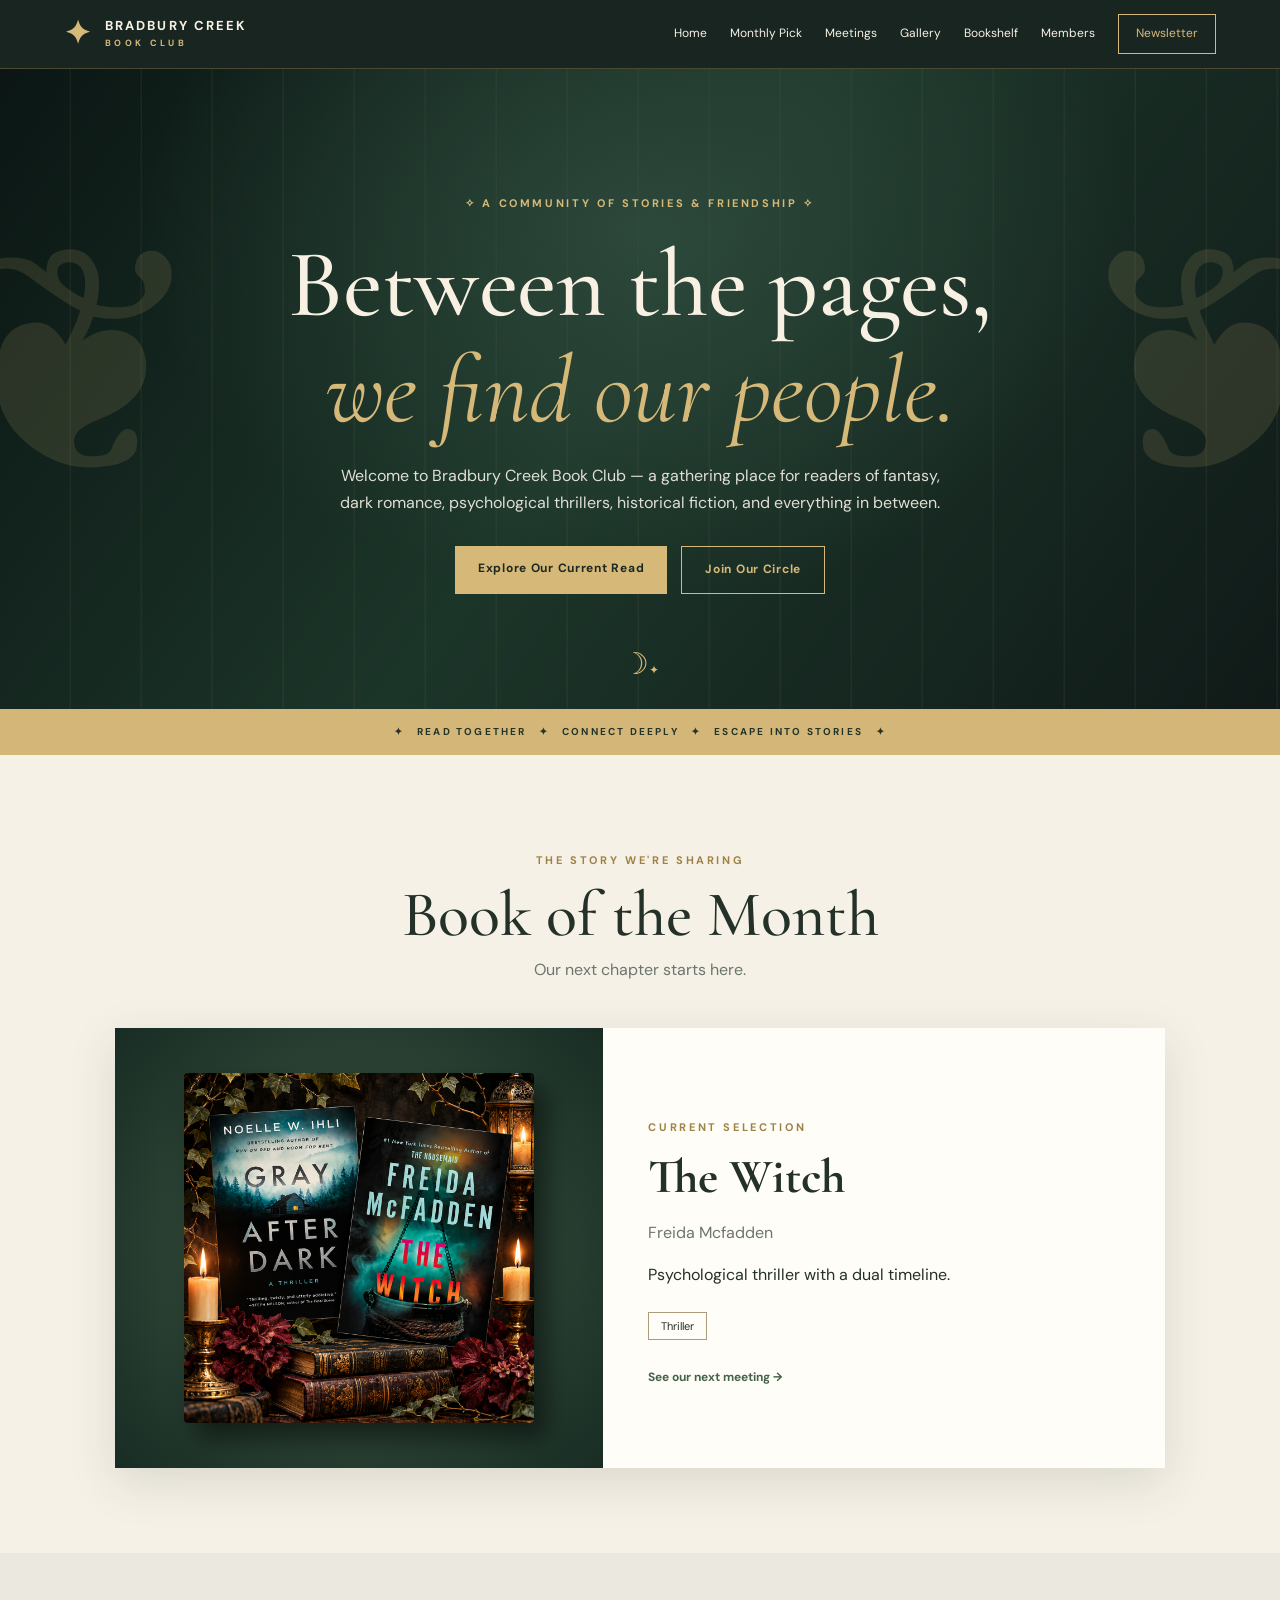
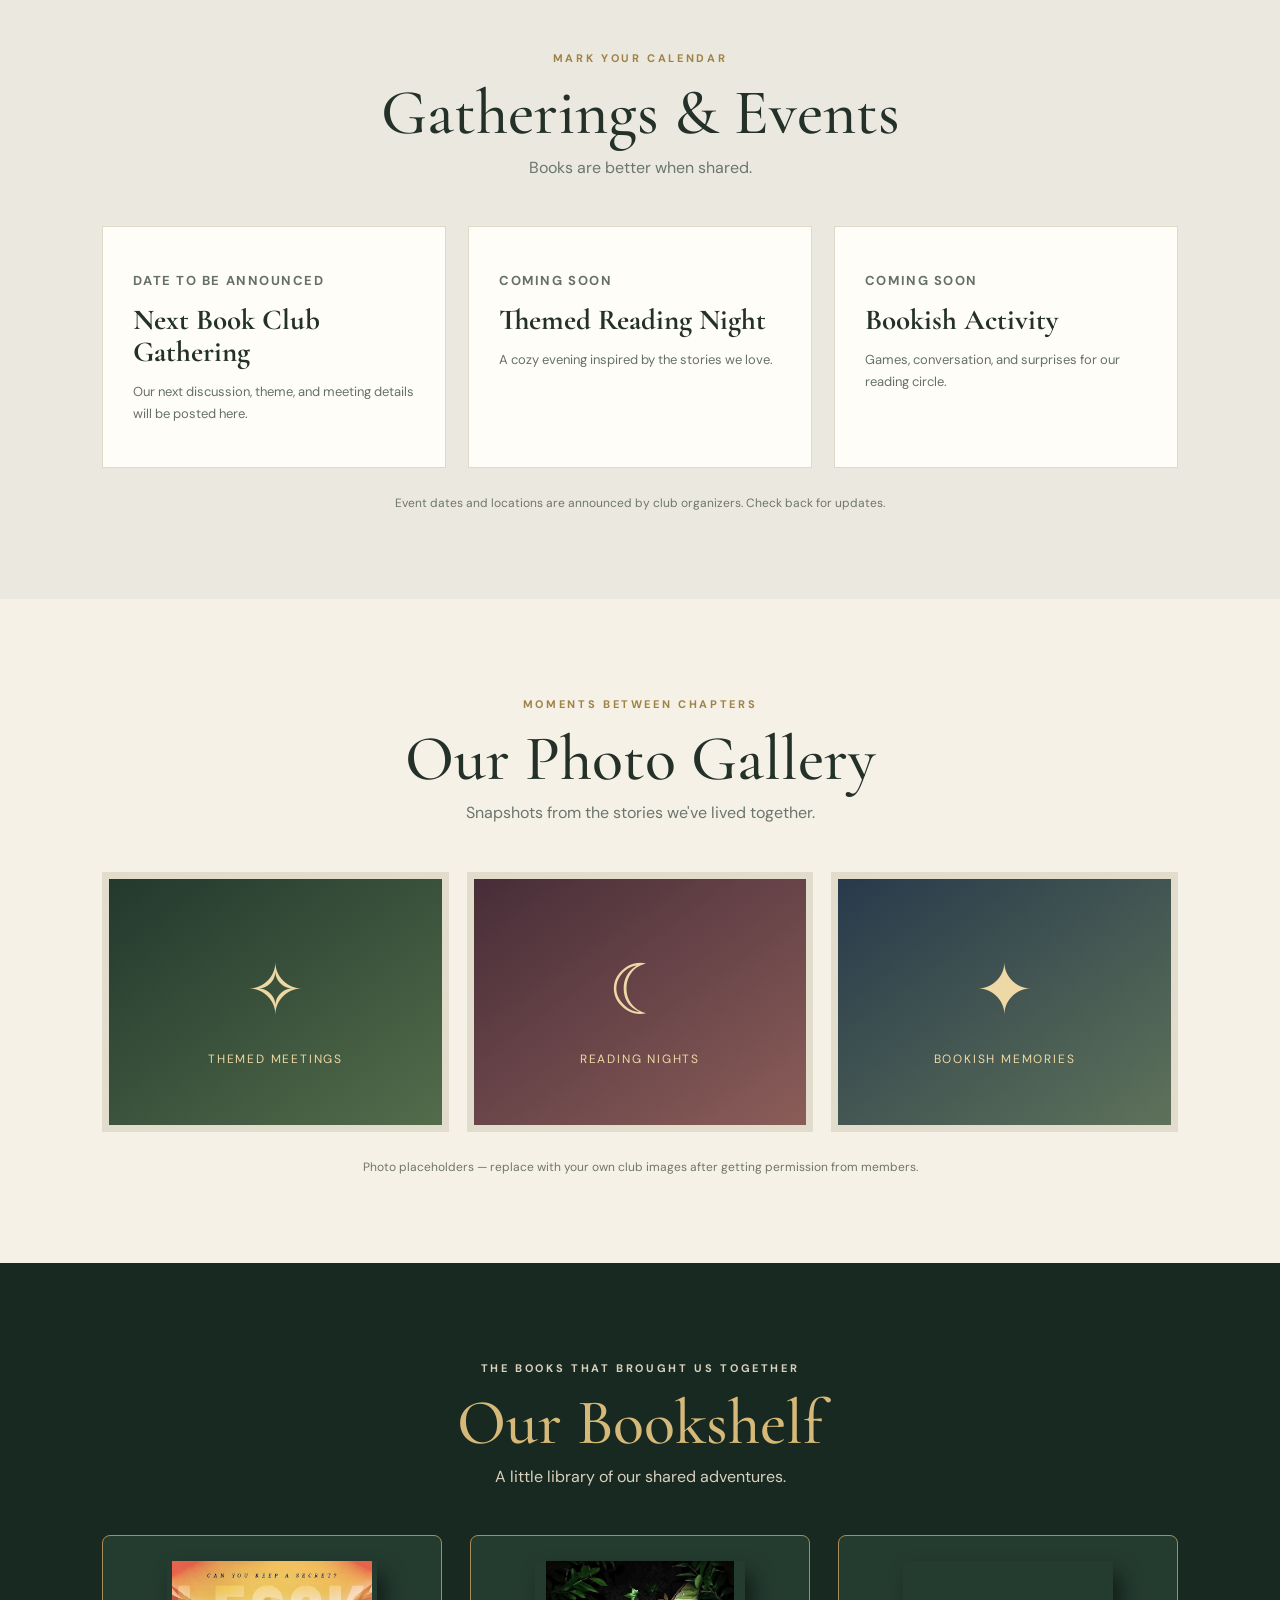
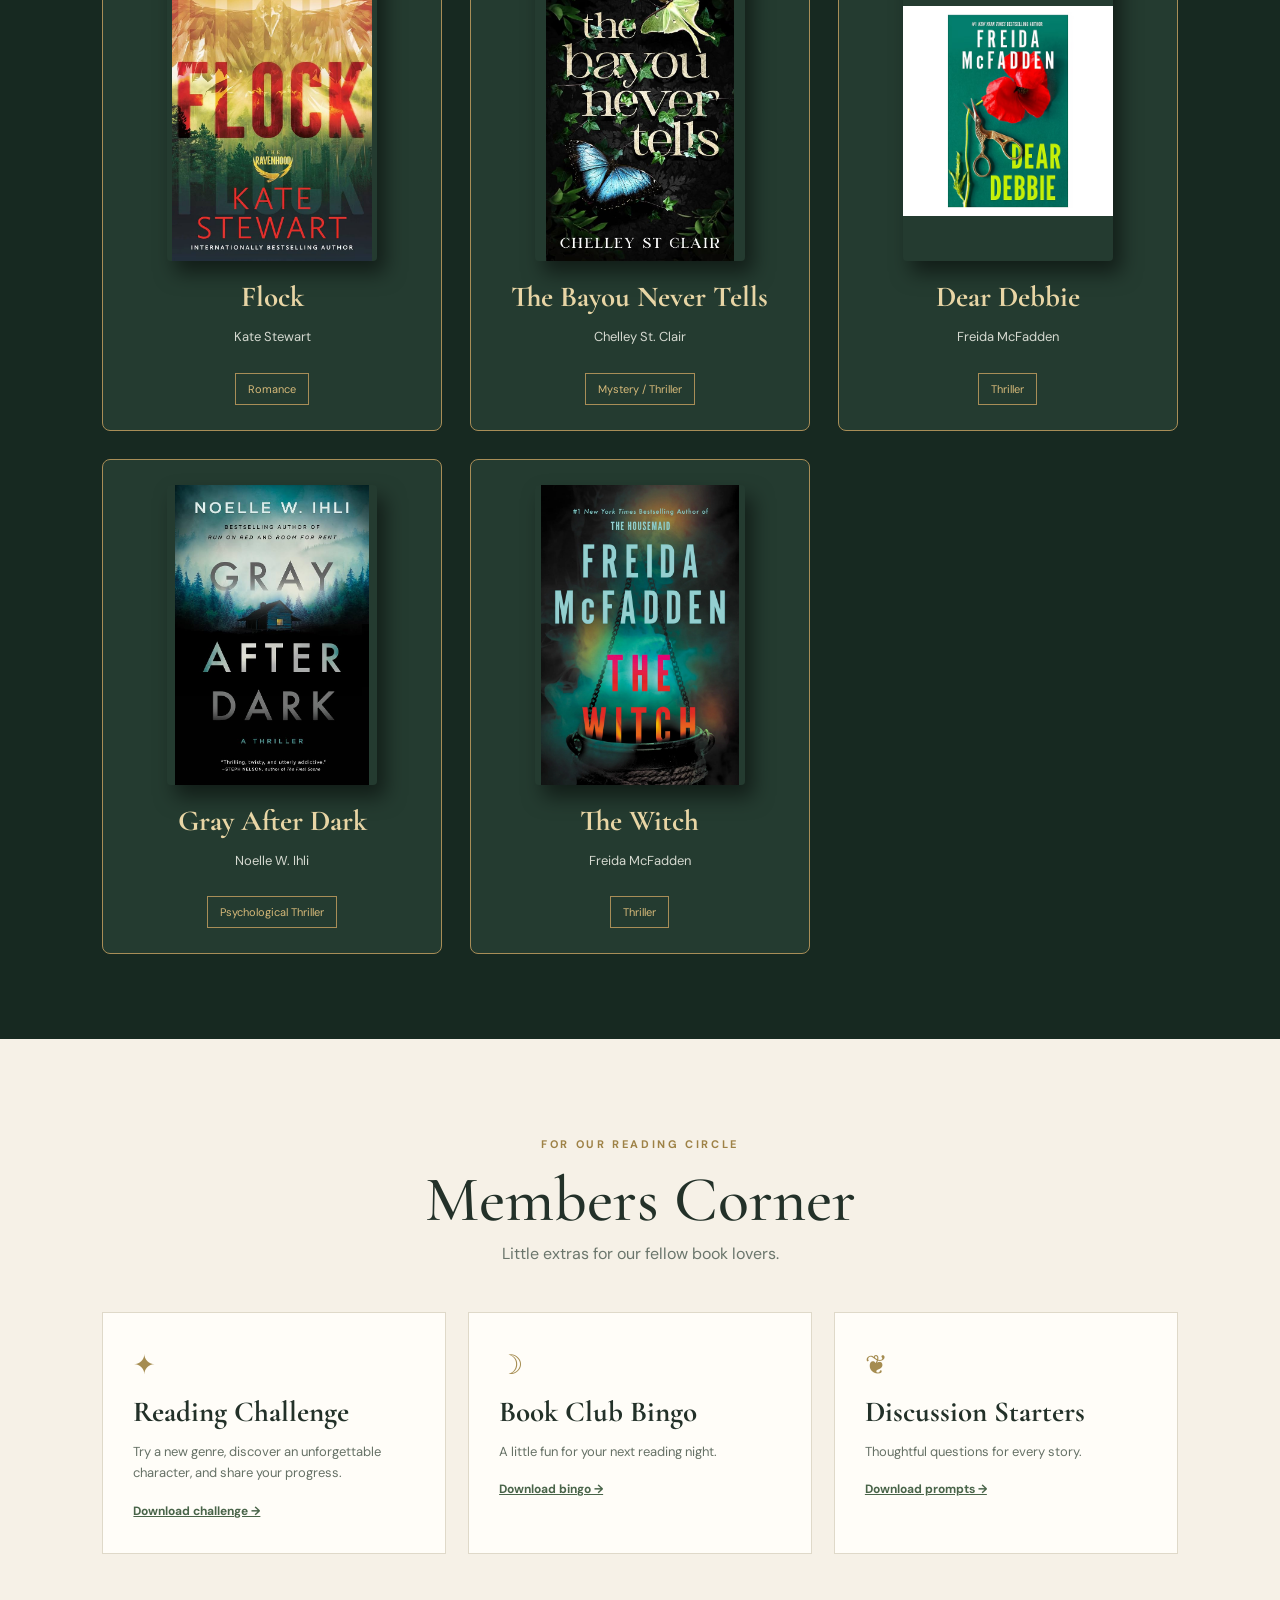
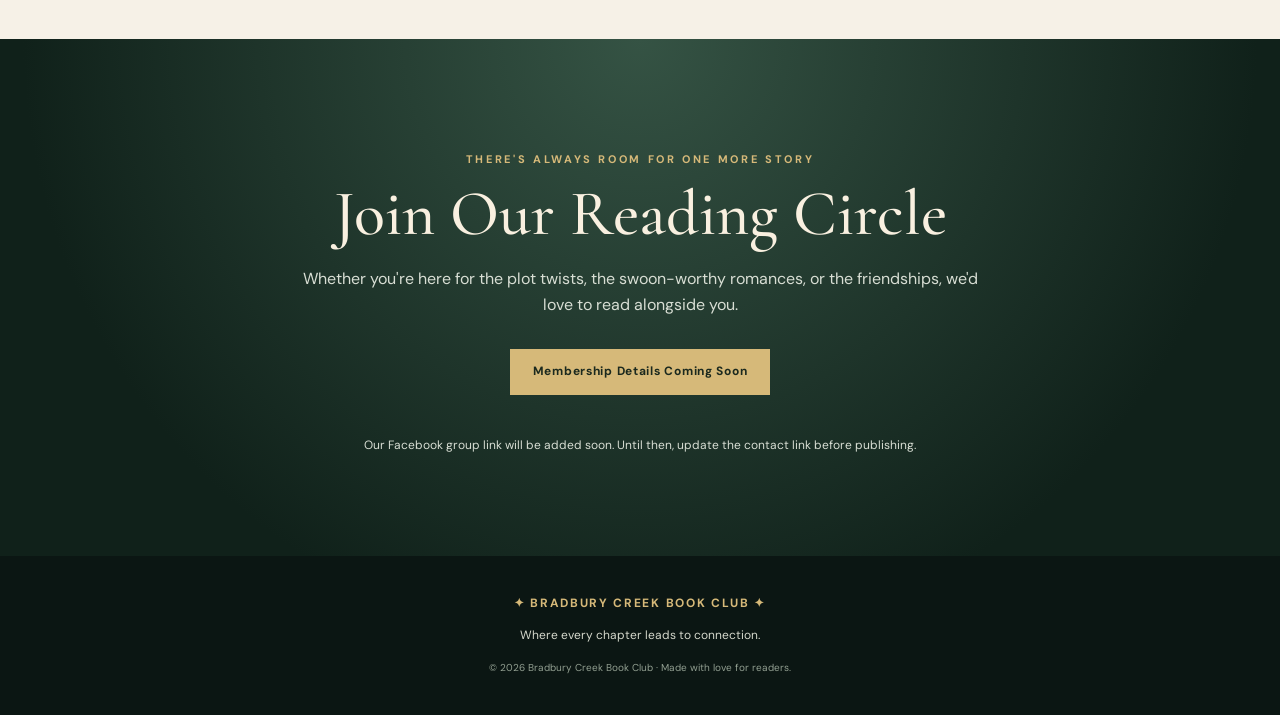
==== commit 4fd213e8: "Update index.html" ====
--- a/index.html
+++ b/index.html
@@ -6,7 +6,7 @@
 <a class="skip" href="#main">Skip to content</a>
 <header class="site-header"><a class="brand" href="#home"><span class="brand-mark">✦</span><span>BRADBURY CREEK <small>BOOK CLUB</small></span></a>
 <button class="menu-toggle" aria-label="Toggle navigation" aria-expanded="false" aria-controls="nav">☰</button>
-<nav id="nav" aria-label="Main navigation"><a href="#home">Home</a><a href="#book">Monthly Pick</a><a href="#meetings">Meetings</a><a href="#gallery">Gallery</a><a href="/bookshelf.html">Bookshelf</a><a href="#members">Members</a><a class="nav-join" href="#join">Join Us</a></nav></header>
+<nav id="nav" aria-label="Main navigation"><a href="#home">Home</a><a href="#book">Monthly Pick</a><a href="/meetings.html">Meetings</a><a href="#gallery">Gallery</a><a href="/bookshelf.html">Bookshelf</a><a href="/reading-challenge.html">Members</a><a class="nav-join" href="#newsletter">Newsletter</a></nav></header>
 <main id="main">
 <section class="hero" id="home"><div class="hero-inner"><p class="eyebrow">✧ A COMMUNITY OF STORIES & FRIENDSHIP ✧</p><h1>Between the pages,<br><em>we find our people.</em></h1><p>Welcome to Bradbury Creek Book Club — a gathering place for readers of fantasy, dark romance, psychological thrillers, historical fiction, and everything in between.</p><div class="hero-actions"><a class="btn gold" href="#book">Explore Our Current Read</a><a class="btn outline" href="#join">Join Our Circle</a></div></div><div class="hero-ornament" aria-hidden="true">☽<span>✦</span></div></section>
 <div class="ribbon">✦ &nbsp; READ TOGETHER &nbsp; ✦ &nbsp; CONNECT DEEPLY &nbsp; ✦ &nbsp; ESCAPE INTO STORIES &nbsp; ✦</div>
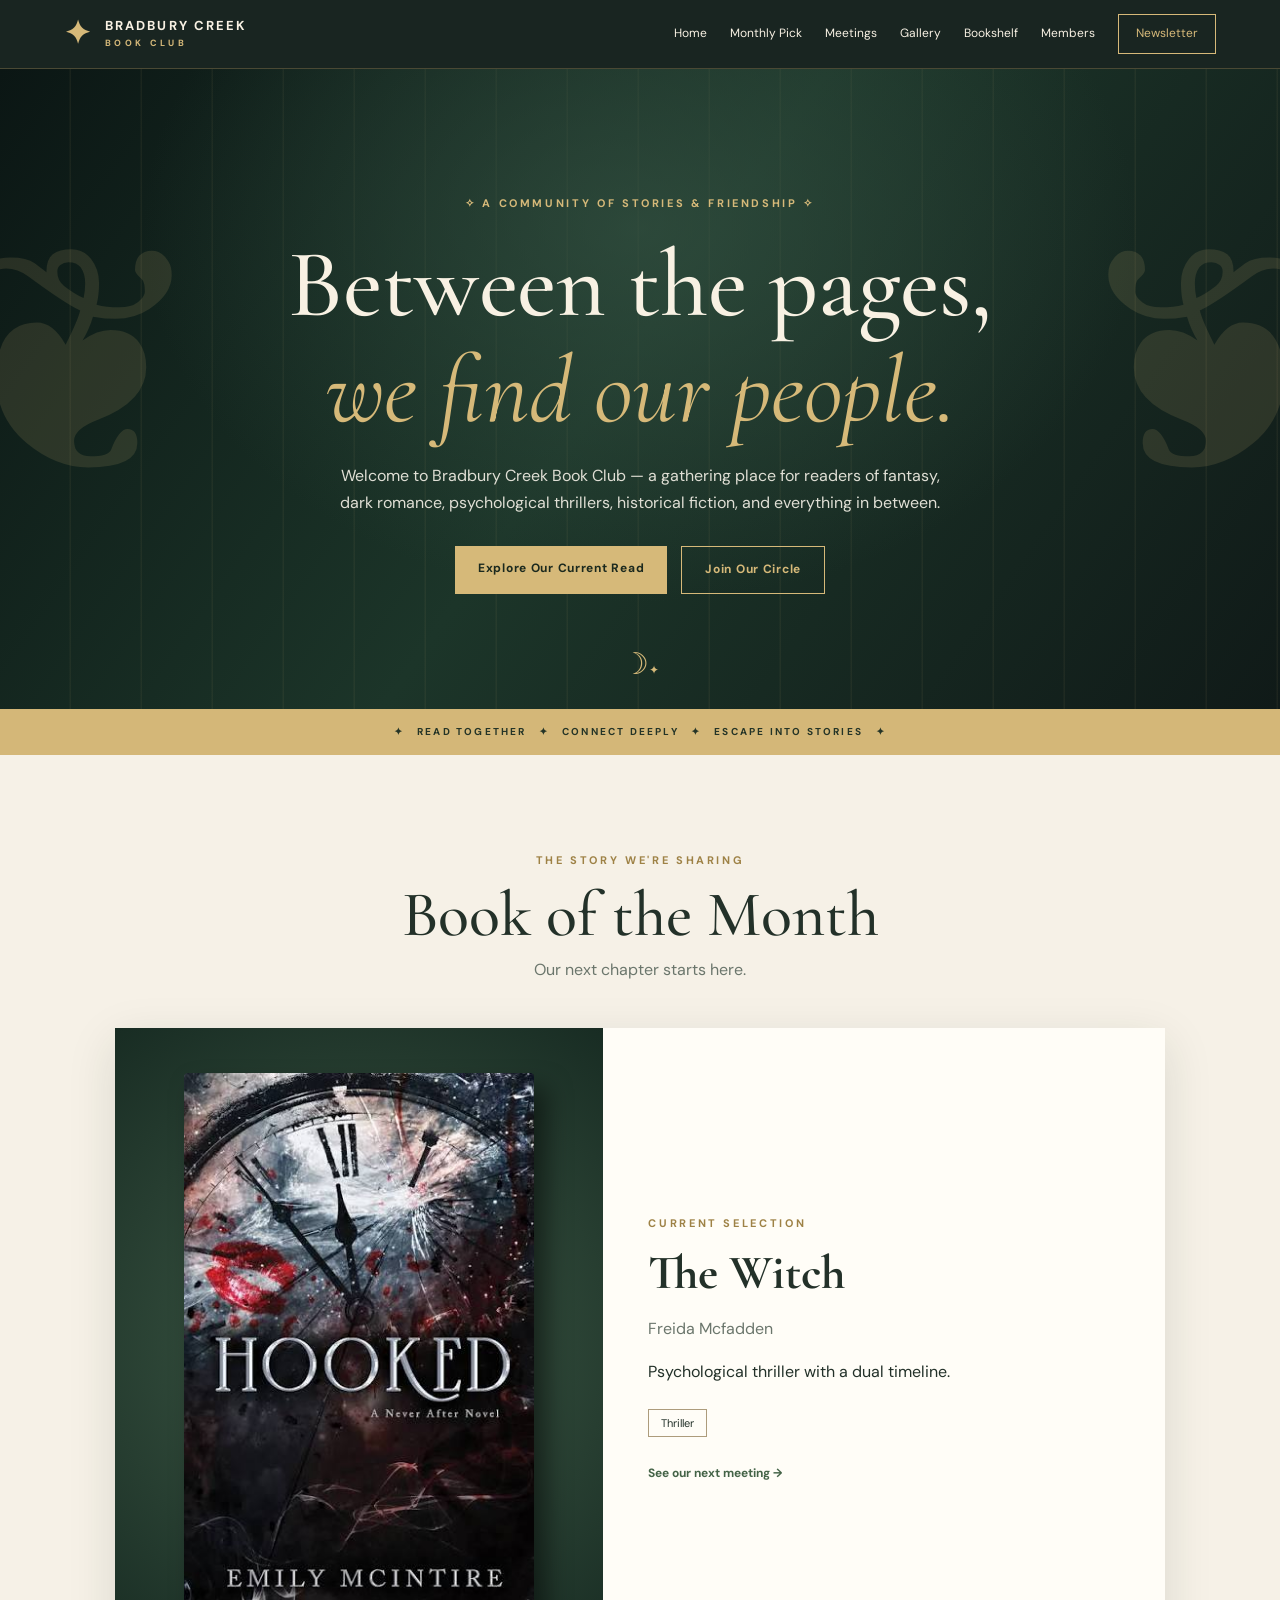
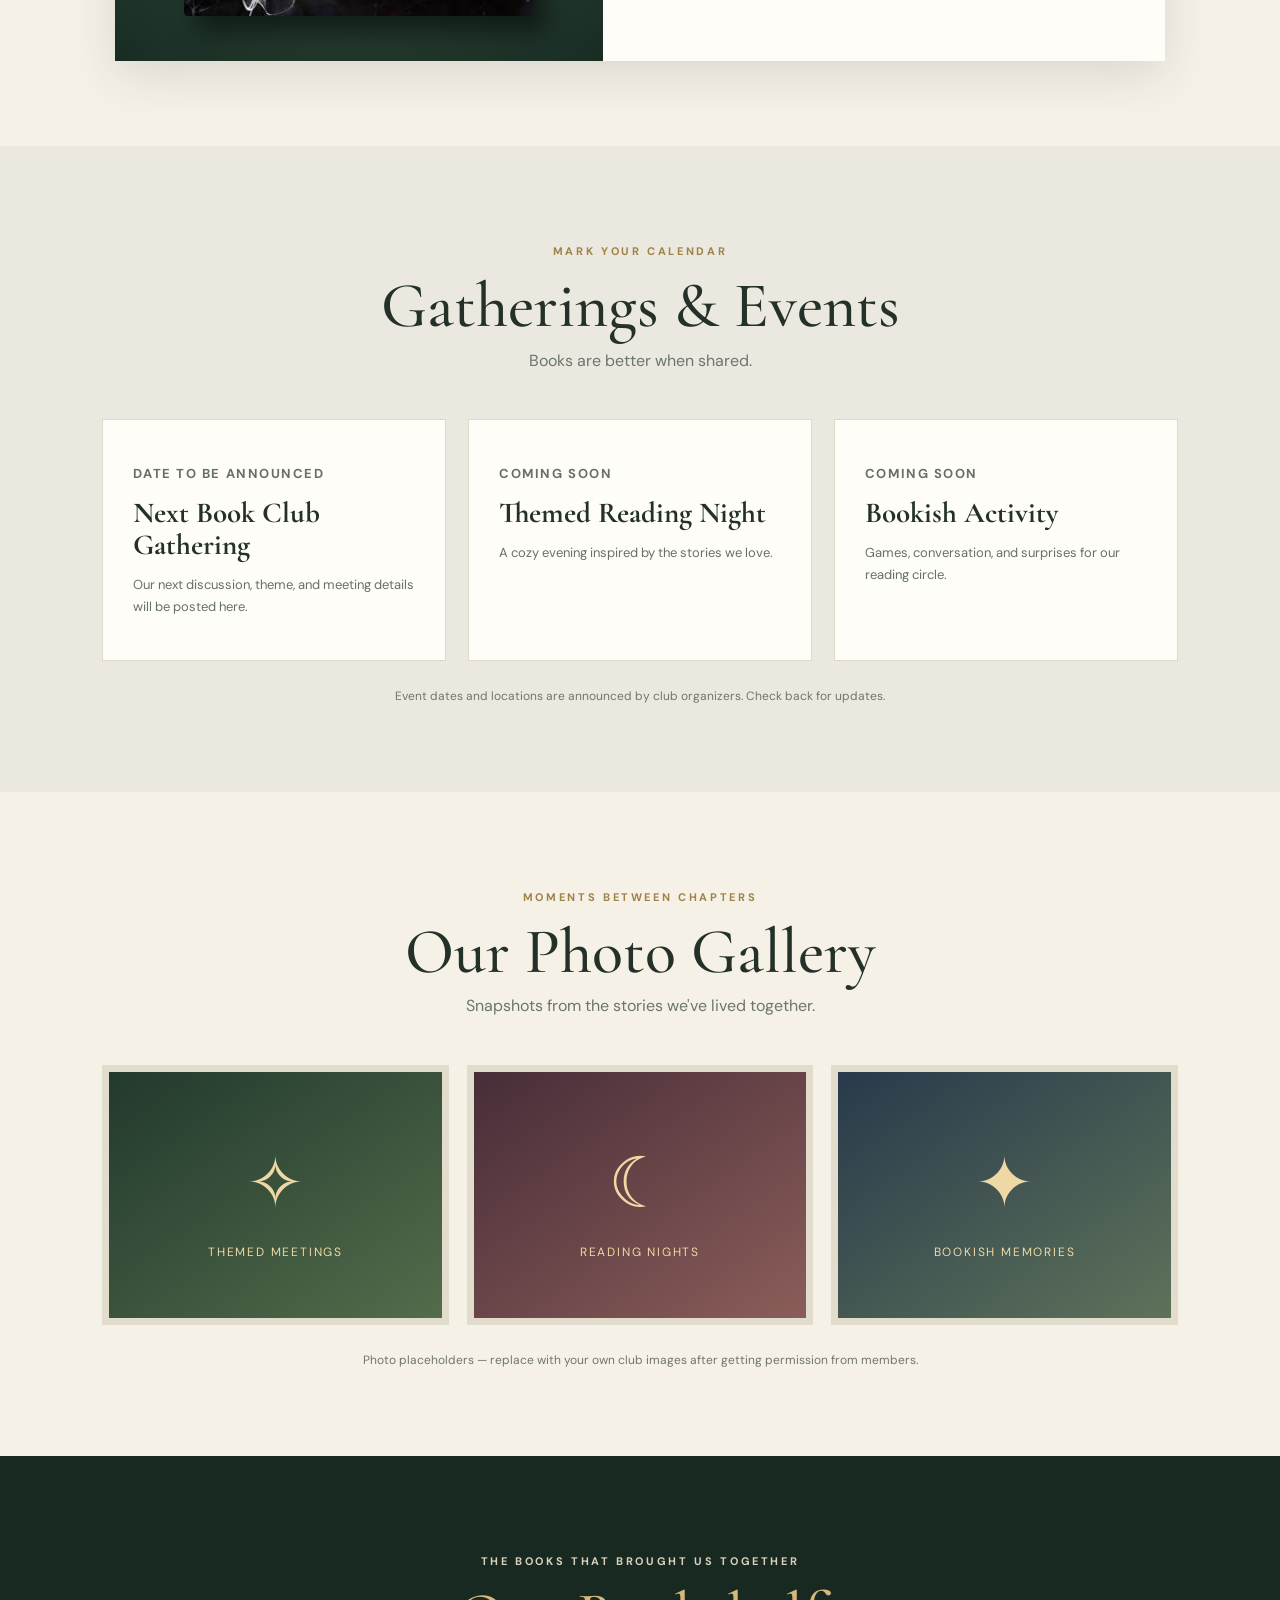
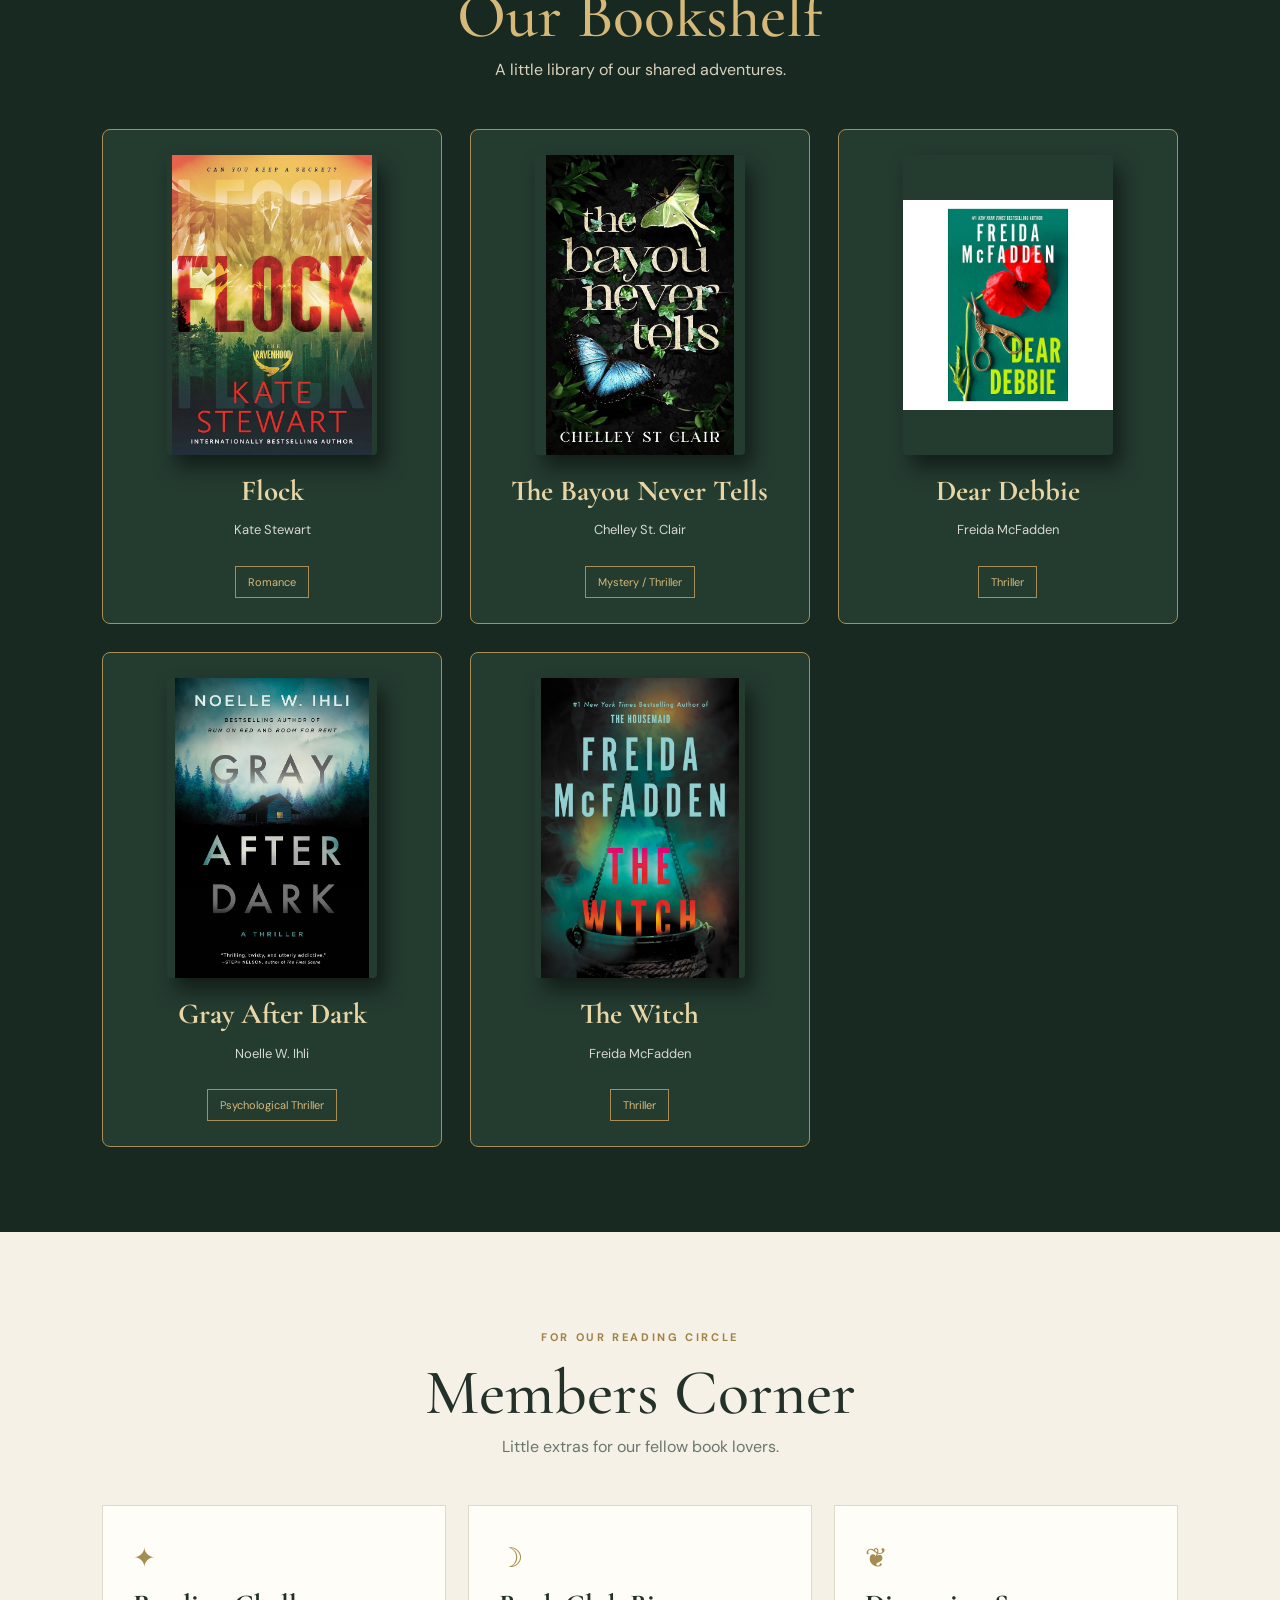
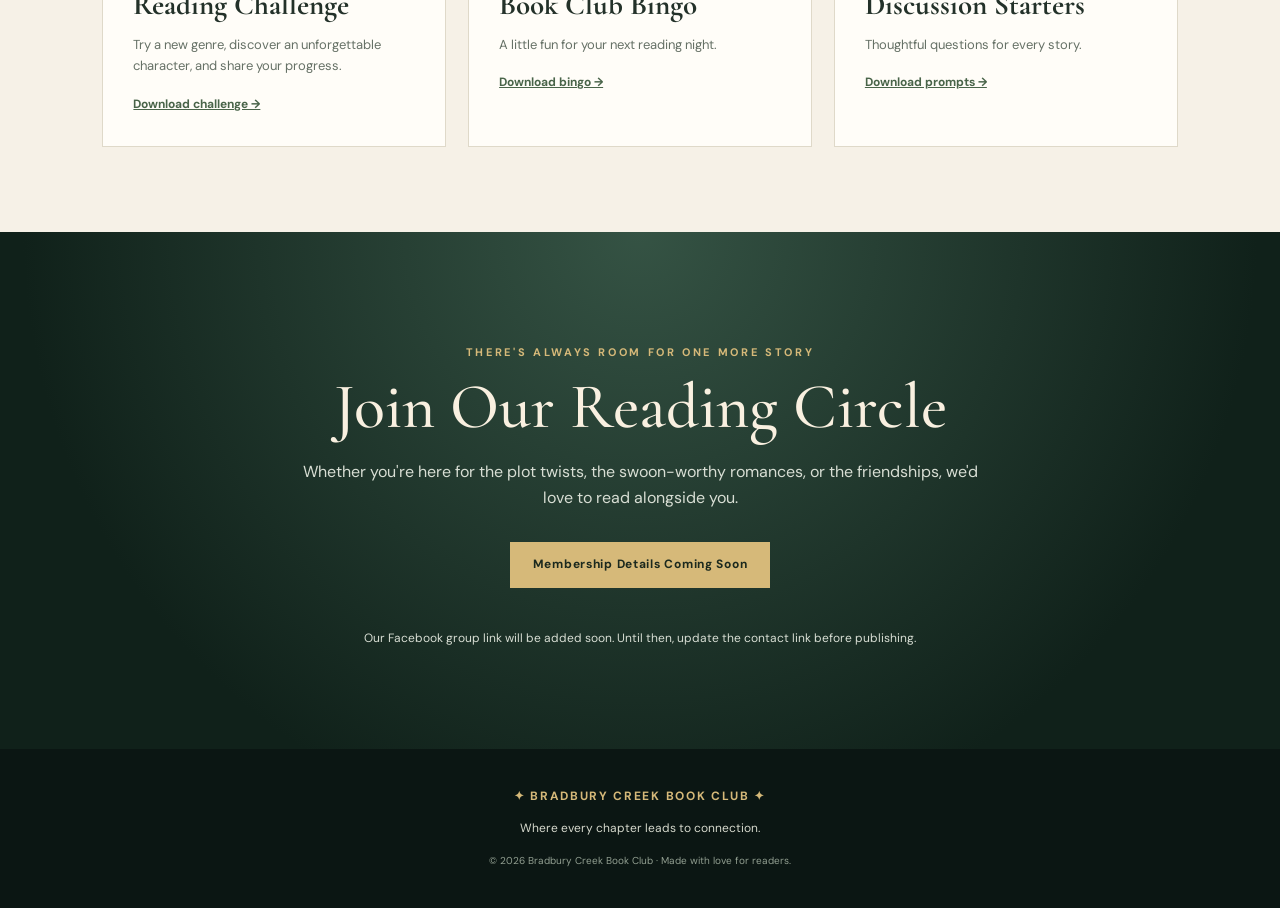
==== commit 46bf45c9: "Update index.html" ====
--- a/index.html
+++ b/index.html
@@ -11,8 +11,8 @@
 <section class="hero" id="home"><div class="hero-inner"><p class="eyebrow">✧ A COMMUNITY OF STORIES & FRIENDSHIP ✧</p><h1>Between the pages,<br><em>we find our people.</em></h1><p>Welcome to Bradbury Creek Book Club — a gathering place for readers of fantasy, dark romance, psychological thrillers, historical fiction, and everything in between.</p><div class="hero-actions"><a class="btn gold" href="#book">Explore Our Current Read</a><a class="btn outline" href="#join">Join Our Circle</a></div></div><div class="hero-ornament" aria-hidden="true">☽<span>✦</span></div></section>
 <div class="ribbon">✦ &nbsp; READ TOGETHER &nbsp; ✦ &nbsp; CONNECT DEEPLY &nbsp; ✦ &nbsp; ESCAPE INTO STORIES &nbsp; ✦</div>
 <section class="section" id="book"><div class="section-head"><p class="eyebrow">THE STORY WE'RE SHARING</p><h2>Book of the Month</h2><p>Our next chapter starts here.</p></div><div class="feature-card"><div class="book-art" aria-label="Decorative placeholder book cover"><img
-  src="assets/4daa219c-6bc4-454d-84c1-9d6113e6043b.png"
-  alt="The Witch by Freida McFadden book cover"
+  src="assets/hooked.jpeg"
+  alt="Hooked by Emily McIntire"
   class="monthly-book-cover"></div><div class="feature-text"><p class="eyebrow">CURRENT SELECTION</p><h3 id="current-title">Coming Soon</h3><p id="current-author" class="muted">Our next read will be announced soon.</p><p id="current-description">Check back for our latest book selection, discussion prompts, and reading inspiration.</p><div class="tag-row"><span id="current-genre" class="tag">Book Club Pick</span></div><a class="text-link" href="#meetings">See our next meeting →</a></div></div></section>
 <section class="section alt" id="meetings"><div class="section-head"><p class="eyebrow">MARK YOUR CALENDAR</p><h2>Gatherings & Events</h2><p>Books are better when shared.</p></div><div id="event-list" class="cards three"></div><p class="small-note">Event dates and locations are announced by club organizers. Check back for updates.</p></section>
 <section class="section" id="gallery"><div class="section-head"><p class="eyebrow">MOMENTS BETWEEN CHAPTERS</p><h2>Our Photo Gallery</h2><p>Snapshots from the stories we've lived together.</p></div><div class="gallery-grid"><div class="gallery-tile tile-one"><span>✧<small>Themed Meetings</small></span></div><div class="gallery-tile tile-two"><span>☾<small>Reading Nights</small></span></div><div class="gallery-tile tile-three"><span>✦<small>Bookish Memories</small></span></div></div><p class="small-note">Photo placeholders — replace with your own club images after getting permission from members.</p></section>
